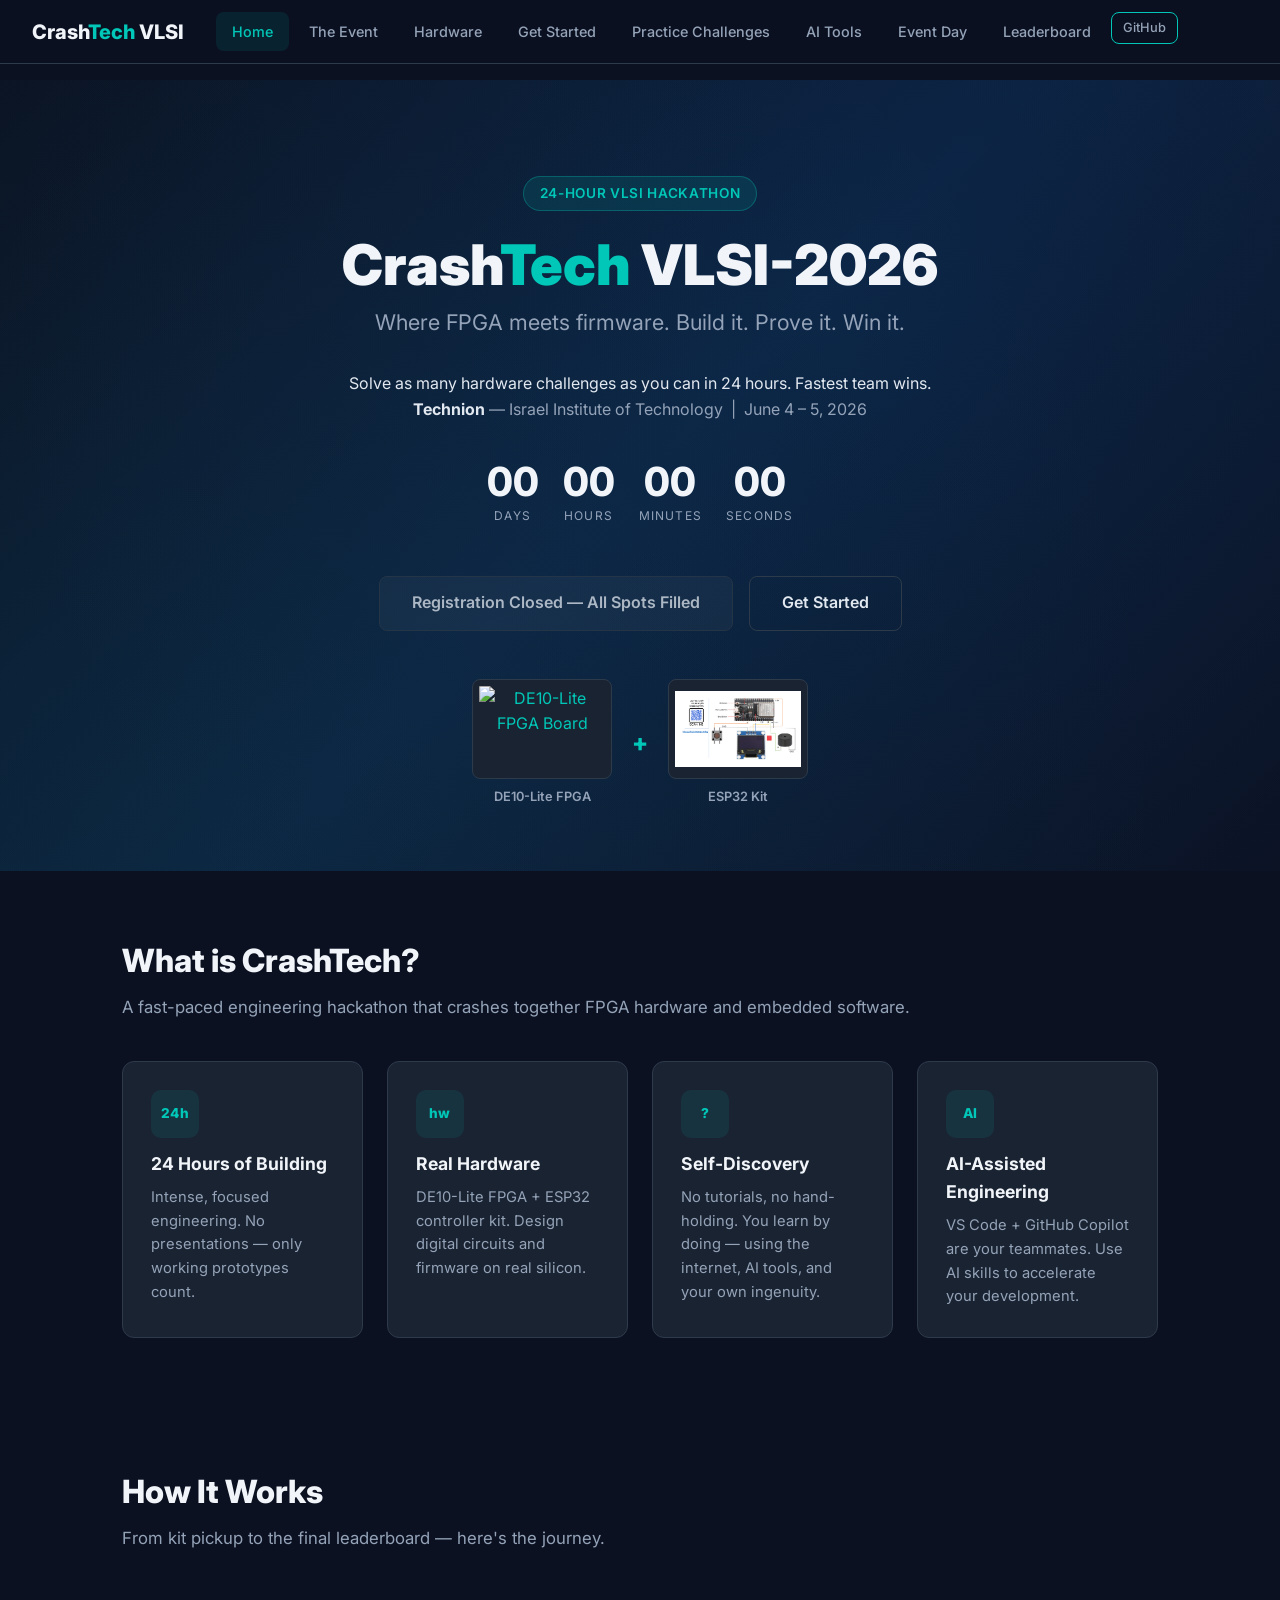
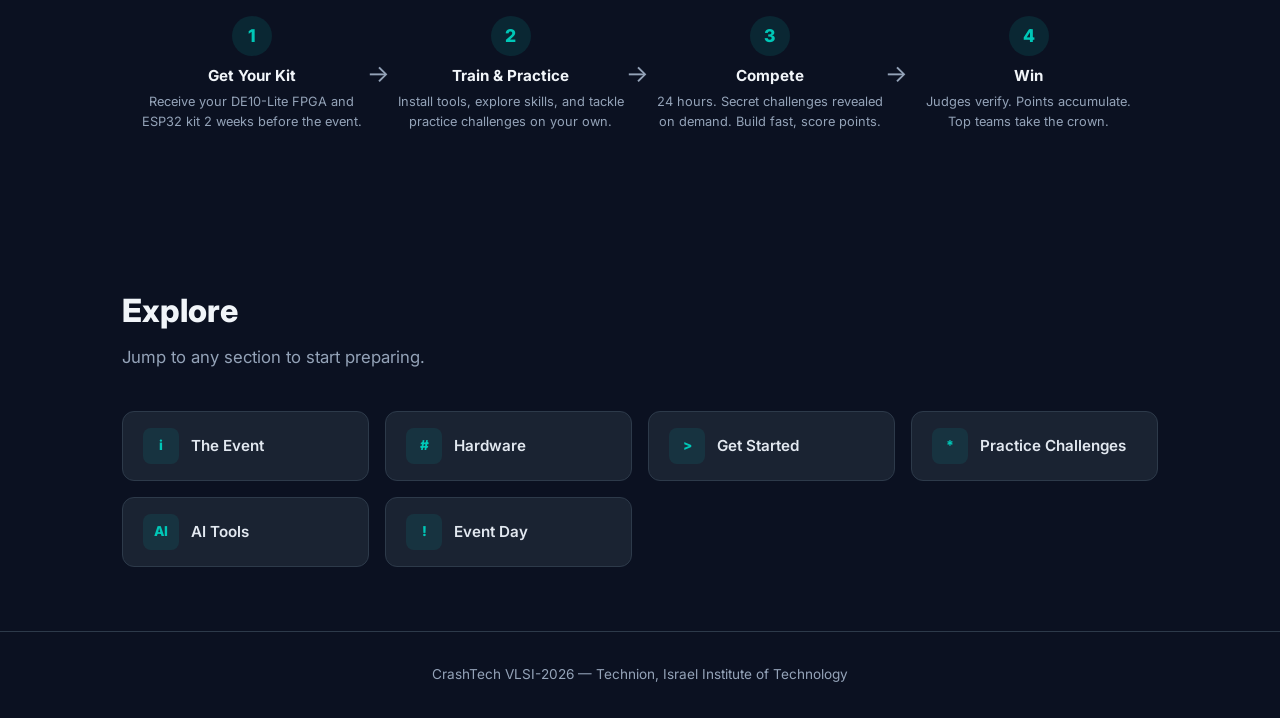
==== index.html @ 197b92ec "Initial commit" ====
﻿<!DOCTYPE html>
<html lang="en">
<head>
    <meta charset="UTF-8">
    <meta name="viewport" content="width=device-width, initial-scale=1.0">
    <title>CrashTech VLSI-2026 &mdash; Technion</title>
    <link rel="stylesheet" href="style.css">
    <link rel="preconnect" href="https://fonts.googleapis.com">
    <link href="https://fonts.googleapis.com/css2?family=Inter:wght@400;500;600;700;800;900&display=swap" rel="stylesheet">
</head>
<body>

<!-- ============ NAVBAR ============ -->
<nav class="navbar">
    <div class="navbar-brand">Crash<span>Tech</span> VLSI</div>
    <ul class="nav-tabs" id="navTabs">
        <li><a href="#home" class="active" data-page="home">Home</a></li>
        <li><a href="#event" data-page="event">The Event</a></li>
        <li><a href="#hardware" data-page="hardware">Hardware</a></li>
        <li><a href="#getstarted" data-page="getstarted">Get Started</a></li>
        <li><a href="#challenges" data-page="challenges">Practice Challenges</a></li>
        <li><a href="#aitools" data-page="aitools">AI Tools</a></li>
        <li><a href="#eventday" data-page="eventday">Event Day</a></li>
        <li><a href="#leaderboard" data-page="leaderboard">Leaderboard</a></li>
        <li><a href="https://github.com/avisalmon/TechCrash2026" target="_blank" rel="noopener" class="nav-github">GitHub</a></li>
    </ul>
    <button class="nav-toggle" id="navToggle" aria-label="Toggle navigation">&#9776;</button>
</nav>

<!-- ============ HOME ============ -->
<section class="page-section active" id="home">

    <!-- Hero -->
    <div class="hero">
        <div class="hero-content">
            <div class="hero-badge">24-Hour VLSI Hackathon</div>
            <h1>Crash<span class="highlight">Tech</span> VLSI-2026</h1>
            <p class="hero-sub">Where FPGA meets firmware. Build it. Prove it. Win it.</p>
            <p class="hero-tagline">Solve as many hardware challenges as you can in 24 hours. Fastest team wins.</p>
            <p class="hero-location"><strong>Technion</strong> &mdash; Israel Institute of Technology &nbsp;|&nbsp; June 4 &ndash; 5, 2026</p>

            <!-- Countdown -->
            <div class="countdown" id="countdown">
                <div class="countdown-item">
                    <span class="countdown-value" id="cd-days">--</span>
                    <span class="countdown-label">Days</span>
                </div>
                <div class="countdown-item">
                    <span class="countdown-value" id="cd-hours">--</span>
                    <span class="countdown-label">Hours</span>
                </div>
                <div class="countdown-item">
                    <span class="countdown-value" id="cd-minutes">--</span>
                    <span class="countdown-label">Minutes</span>
                </div>
                <div class="countdown-item">
                    <span class="countdown-value" id="cd-seconds">--</span>
                    <span class="countdown-label">Seconds</span>
                </div>
            </div>


            <!-- CTA -->
            <div class="cta-group">
                <span class="btn btn-primary btn-disabled">Registration Closed &mdash; All Spots Filled</span>
                <a href="#getstarted" class="btn btn-secondary" data-page="getstarted">Get Started</a>
            </div>

            <!-- Hardware Teaser -->
            <div class="hero-hw-teaser">
                <a href="#hardware" data-page="hardware" class="hero-hw-card">
                    <img src="https://www.terasic.com.tw/attachment/archive/1021/image/DE10-Lite_45.jpg" alt="DE10-Lite FPGA Board">
                    <span>DE10-Lite FPGA</span>
                </a>
                <span class="hero-hw-plus">+</span>
                <a href="#hardware" data-page="hardware" class="hero-hw-card">
                    <img src="images/esp32-kit.png" alt="ESP32 Controller Kit">
                    <span>ESP32 Kit</span>
                </a>
            </div>
        </div>
    </div>

    <!-- Philosophy -->
    <div class="section-block">
        <h2>What is CrashTech?</h2>
        <p class="subtitle">A fast-paced engineering hackathon that crashes together FPGA hardware and embedded software.</p>
        <div class="card-grid">
            <div class="card">
                <div class="card-icon" data-icon="24h"></div>
                <h3>24 Hours of Building</h3>
                <p>Intense, focused engineering. No presentations &mdash; only working prototypes count.</p>
            </div>
            <div class="card">
                <div class="card-icon" data-icon="hw"></div>
                <h3>Real Hardware</h3>
                <p>DE10-Lite FPGA + ESP32 controller kit. Design digital circuits and firmware on real silicon.</p>
            </div>
            <div class="card">
                <div class="card-icon" data-icon="?"></div>
                <h3>Self-Discovery</h3>
                <p>No tutorials, no hand-holding. You learn by doing &mdash; using the internet, AI tools, and your own ingenuity.</p>
            </div>
            <div class="card">
                <div class="card-icon" data-icon="AI"></div>
                <h3>AI-Assisted Engineering</h3>
                <p>VS Code + GitHub Copilot are your teammates. Use AI skills to accelerate your development.</p>
            </div>
        </div>
    </div>

    <!-- Event Flow -->
    <div class="section-block">
        <h2>How It Works</h2>
        <p class="subtitle">From kit pickup to the final leaderboard &mdash; here's the journey.</p>
        <div class="flow-steps">
            <div class="flow-step">
                <div class="flow-number">1</div>
                <h4>Get Your Kit</h4>
                <p>Receive your DE10-Lite FPGA and ESP32 kit 2 weeks before the event.</p>
            </div>
            <div class="flow-step">
                <div class="flow-number">2</div>
                <h4>Train &amp; Practice</h4>
                <p>Install tools, explore skills, and tackle practice challenges on your own.</p>
            </div>
            <div class="flow-step">
                <div class="flow-number">3</div>
                <h4>Compete</h4>
                <p>24 hours. Secret challenges revealed on demand. Build fast, score points.</p>
            </div>
            <div class="flow-step">
                <div class="flow-number">4</div>
                <h4>Win</h4>
                <p>Judges verify. Points accumulate. Top teams take the crown.</p>
            </div>
        </div>
    </div>

    <!-- Quick Links -->
    <div class="section-block">
        <h2>Explore</h2>
        <p class="subtitle">Jump to any section to start preparing.</p>
        <div class="quick-links">
            <a class="quick-link" href="#event" data-page="event">
                <span class="quick-link-icon" data-icon="i"></span>
                <span class="quick-link-label">The Event</span>
            </a>
            <a class="quick-link" href="#hardware" data-page="hardware">
                <span class="quick-link-icon" data-icon="#"></span>
                <span class="quick-link-label">Hardware</span>
            </a>
            <a class="quick-link" href="#getstarted" data-page="getstarted">
                <span class="quick-link-icon" data-icon="&gt;"></span>
                <span class="quick-link-label">Get Started</span>
            </a>
            <a class="quick-link" href="#challenges" data-page="challenges">
                <span class="quick-link-icon" data-icon="*"></span>
                <span class="quick-link-label">Practice Challenges</span>
            </a>
            <a class="quick-link" href="#aitools" data-page="aitools">
                <span class="quick-link-icon" data-icon="AI"></span>
                <span class="quick-link-label">AI Tools</span>
            </a>
            <a class="quick-link" href="#eventday" data-page="eventday">
                <span class="quick-link-icon" data-icon="!"></span>
                <span class="quick-link-label">Event Day</span>
            </a>
        </div>
    </div>

    <footer class="site-footer">
        CrashTech VLSI-2026 &mdash; Technion, Israel Institute of Technology
    </footer>
</section>

<!-- ============ THE EVENT ============ -->
<section class="page-section" id="event">

    <!-- Overview -->
    <div class="section-block">
        <h2>The Event</h2>
        <p class="subtitle">CrashTech VLSI-2026 is a 24-hour chip-design hackathon at the Technion. Teams combine FPGA hardware and ESP32 firmware to solve real engineering challenges &mdash; fast.</p>
    </div>

    <!-- Schedule -->
    <div class="section-block">
        <h2>Schedule</h2>
        <p class="subtitle">Two events leading up to the main hackathon.</p>
        <div class="card-grid">
            <div class="card">
                <div class="card-icon" data-icon="hw"></div>
                <h3>FPGA Installation Party</h3>
                <p><strong>May 13, 12:30 &ndash; 14:30</strong></p>
                <p>Get your DE10-Lite and ESP32 kit. Install Quartus, PlatformIO, and all development tools &mdash; together, on-site.</p>
            </div>
            <div class="card">
                <div class="card-icon" data-icon="AI"></div>
                <h3>Hands-on Co-Coding with AI</h3>
                <p><strong>May 26, 18:00 &ndash; 20:00</strong></p>
                <p>Live session: learn to use VS Code + GitHub Copilot for HDL and embedded firmware. Practice AI-assisted engineering workflows.</p>
            </div>
            <div class="card">
                <div class="card-icon" data-icon="24h"></div>
                <h3>Chip Design Hackathon</h3>
                <p><strong>June 4 (09:00) &ndash; June 5 (13:00)</strong></p>
                <p>The main event. 24 hours of secret challenges, real hardware, and intense building. Points accumulate &mdash; top teams win.</p>
            </div>
        </div>
    </div>

    <!-- How it Works -->
    <div class="section-block">
        <h2>How the Hackathon Works</h2>
        <div class="card-grid">
            <div class="card">
                <div class="card-icon" data-icon="?"></div>
                <h3>Secret Challenges</h3>
                <p>Challenges are not revealed in advance. On event day, teams request challenges one at a time from the pool.</p>
            </div>
            <div class="card">
                <div class="card-icon" data-icon="#"></div>
                <h3>Scoring</h3>
                <p><strong>Completion:</strong> pass/fail + time. <strong>Performance:</strong> measured metric + time. Many small challenges &mdash; accumulate points.</p>
            </div>
            <div class="card">
                <div class="card-icon" data-icon="?"></div>
                <h3>Self-Discovery</h3>
                <p>No tutorials, no live support, no hand-holding. Use the internet, AI tools, and your own ingenuity to solve challenges.</p>
            </div>
            <div class="card">
                <div class="card-icon" data-icon="i"></div>
                <h3>Judging</h3>
                <p>Judges validate completion and measure results. Contact judges only for validation &mdash; not for help.</p>
            </div>
        </div>
    </div>

    <footer class="site-footer">
        CrashTech VLSI-2026 &mdash; Technion, Israel Institute of Technology
    </footer>
</section>

<!-- ============ HARDWARE ============ -->
<section class="page-section" id="hardware">

    <!-- Header -->
    <div class="section-block">
        <h2>Your Hardware Kit</h2>
        <p class="subtitle">Every team receives a DE10-Lite FPGA board and an ESP32 controller kit &mdash; two weeks before the event. Real silicon, real engineering.</p>
    </div>

    <!-- DE10-Lite -->
    <div class="section-block hw-section">
        <div class="hw-layout">
            <div class="hw-image">
                <img src="https://www.terasic.com.tw/attachment/archive/1021/image/DE10-Lite_45.jpg" alt="DE10-Lite FPGA Board">
                <p class="hw-img-credit">Image: <a href="https://www.terasic.com.tw/cgi-bin/page/archive.pl?Language=English&No=1021" target="_blank" rel="noopener">Terasic DE10-Lite product page</a></p>
            </div>
            <div class="hw-info">
                <div class="hw-badge">FPGA Board</div>
                <h3>Intel DE10-Lite</h3>
                <p class="hw-desc">A powerful yet accessible FPGA development board built around the Intel MAX 10 device. Perfect for digital design &mdash; from simple LED control to complete CPUs.</p>

                <table class="spec-table">
                    <tr><td class="spec-label">FPGA</td><td>Intel MAX 10 (10M50DAF484C7G) &mdash; 50K logic elements</td></tr>
                    <tr><td class="spec-label">Clock</td><td>50 MHz onboard oscillator</td></tr>
                    <tr><td class="spec-label">Switches</td><td>10× slide switches (active-high)</td></tr>
                    <tr><td class="spec-label">Buttons</td><td>2× push-buttons (active-low, Schmitt trigger)</td></tr>
                    <tr><td class="spec-label">LEDs</td><td>10× red LEDs</td></tr>
                    <tr><td class="spec-label">7-Segment</td><td>6× displays (active-low, includes decimal point)</td></tr>
                    <tr><td class="spec-label">VGA</td><td>4-bit per channel (R, G, B) &mdash; 640×480 @ 60Hz</td></tr>
                    <tr><td class="spec-label">Arduino Header</td><td>16 I/O pins &mdash; connects to ESP32 and addon peripherals</td></tr>
                    <tr><td class="spec-label">GPIO</td><td>36 general-purpose I/O pins</td></tr>
                    <tr><td class="spec-label">ADC</td><td>6 analog channels (12-bit, onboard MAX 10 ADC)</td></tr>
                    <tr><td class="spec-label">SDRAM</td><td>64 MB (16-bit bus)</td></tr>
                    <tr><td class="spec-label">Accelerometer</td><td>Onboard ADXL345 via SPI</td></tr>
                    <tr><td class="spec-label">Programming</td><td>USB-Blaster via USB cable (JTAG)</td></tr>
                </table>

                <div class="hw-tools">
                    <h4>Development Tools</h4>
                    <ul>
                        <li><strong>Intel Quartus Prime Lite 17.1</strong> &mdash; FPGA design, compilation, and programming</li>
                        <li><strong>ModelSim-Altera</strong> &mdash; simulation and waveform analysis</li>
                        <li><strong>SystemVerilog / Verilog</strong> &mdash; hardware description language</li>
                    </ul>
                </div>
            </div>
        </div>
    </div>

    <!-- Divider -->
    <div class="section-block"><hr class="hw-divider"></div>

    <!-- ESP32 -->
    <div class="section-block hw-section">
        <div class="hw-layout hw-layout-reverse">
            <div class="hw-image">
                <a href="images/esp32-kit.png" target="_blank"><img src="images/esp32-kit.png" alt="ESP32 Controller Kit"></a>
            </div>
            <div class="hw-info">
                <div class="hw-badge">Controller Kit</div>
                <h3>ESP32 Controller Kit</h3>
                <p class="hw-desc">A breadboard-based kit built around the ESP32-WROOM-32 DevKit, featuring an OLED display, a push button, and a passive buzzer. Simple, hackable, and perfect for rapid prototyping.</p>

                <table class="spec-table">
                    <tr><td class="spec-label">MCU</td><td>ESP32-WROOM-32 (dual-core Xtensa LX6, 240 MHz)</td></tr>
                    <tr><td class="spec-label">Board</td><td>ESP32 DevKit V1, 30-pin</td></tr>
                    <tr><td class="spec-label">Flash</td><td>4 MB</td></tr>
                    <tr><td class="spec-label">WiFi</td><td>802.11 b/g/n (2.4 GHz)</td></tr>
                    <tr><td class="spec-label">Bluetooth</td><td>BLE 4.2 + Classic</td></tr>
                    <tr><td class="spec-label">Display</td><td>SSD1306 OLED 128×64 (I2C, address 0x3C)</td></tr>
                    <tr><td class="spec-label">Button</td><td>Push button on GPIO 4 (active LOW, internal pull-up)</td></tr>
                    <tr><td class="spec-label">Buzzer</td><td>Passive buzzer on GPIO 23 (PWM tone output)</td></tr>
                    <tr><td class="spec-label">I2C</td><td>SDA: GPIO 21, SCL: GPIO 22</td></tr>
                    <tr><td class="spec-label">Logic</td><td>3.3V logic, powered via USB 5V through onboard regulator</td></tr>
                    <tr><td class="spec-label">USB</td><td>Micro-USB for programming and power</td></tr>
                </table>

                <div class="hw-tools">
                    <h4>Development Tools</h4>
                    <ul>
                        <li><strong>VS Code + PlatformIO</strong> &mdash; build, flash, and debug</li>
                        <li><strong>Arduino framework</strong> &mdash; familiar C/C++ programming model</li>
                        <li><strong>GitHub Copilot</strong> &mdash; AI-assisted firmware development</li>
                    </ul>
                </div>
            </div>
        </div>
    </div>

    <!-- How They Connect -->
    <div class="section-block">
        <h2>How They Connect</h2>
        <p class="subtitle">The two boards communicate through wired interfaces &mdash; this is the core engineering challenge.</p>
        <div class="card-grid">
            <div class="card">
                <div class="card-icon" data-icon="TX"></div>
                <h3>UART (Serial)</h3>
                <p>TX/RX serial communication. Simple, proven, bidirectional. Connect FPGA GPIO pins to ESP32 UART pins.</p>
            </div>
            <div class="card">
                <div class="card-icon" data-icon="SPI"></div>
                <h3>SPI</h3>
                <p>High-speed synchronous bus. FPGA as master or slave, ESP32 on the other end. Great for fast data transfer.</p>
            </div>
            <div class="card">
                <div class="card-icon" data-icon="I2C"></div>
                <h3>I2C</h3>
                <p>Two-wire bus with addressing. Good for multi-device setups and sensor-like data exchange.</p>
            </div>
            <div class="card">
                <div class="card-icon" data-icon="IO"></div>
                <h3>GPIO Direct</h3>
                <p>Simple parallel wires &mdash; bit-bang your own protocol. Maximum flexibility, minimum abstraction.</p>
            </div>
        </div>
    </div>

    <!-- What You Receive -->
    <div class="section-block">
        <h2>What You Receive</h2>
        <p class="subtitle">Each team gets the following kit, 2 weeks before the event.</p>
        <div class="kit-checklist">
            <div class="kit-item"> DE10-Lite FPGA board</div>
            <div class="kit-item"> ESP32 controller kit with LCD</div>
            <div class="kit-item"> USB cables for both boards</div>
            <div class="kit-item"> Jumper wires for FPGA ↔ ESP32 connection</div>
            <div class="kit-item"> Breadboard</div>
            <div class="kit-item"> VGA monitor and cable &mdash; bring your own or use lab equipment</div>
        </div>
    </div>

    <footer class="site-footer">
        CrashTech VLSI-2026 &mdash; Technion, Israel Institute of Technology
    </footer>
</section>

<!-- ============ GET STARTED ============ -->
<section class="page-section" id="getstarted">

    <!-- Header -->
    <div class="section-block">
        <h2>Get Started</h2>
        <p class="subtitle">Everything you need to go from unboxing to building. Follow the steps, explore on your own, and ask your AI copilot for help.</p>
    </div>

    <!-- Checklist -->
    <div class="section-block">
        <h3 class="section-heading">Your Setup Checklist</h3>
        <p class="subtitle">Complete these steps in order. Each one builds on the previous.</p>

        <div class="steps-list">

            <!-- Step 1 -->
            <div class="step-card">
                <div class="step-number">1</div>
                <div class="step-content">
                    <h4>Pick Up Your Hardware Kit</h4>
                    <p>Collect your DE10-Lite FPGA board and ESP32 controller kit (with OLED, button, and buzzer). Check that you have USB cables, jumper wires, and a breadboard.</p>
                </div>
            </div>

            <!-- Step 2 -->
            <div class="step-card">
                <div class="step-number">2</div>
                <div class="step-content">
                    <h4>Install Quartus Prime Lite 17.1 (FPGA)</h4>
                    <p>Download and install Intel Quartus Prime Lite 17.1 with ModelSim and MAX 10 device support. Install the USB-Blaster driver so you can program the DE10-Lite.</p>
                    <div class="step-details">
                        <ul>
                            <li>Download: <a href="https://www.intel.com/content/www/us/en/software-kit/669444/intel-quartus-prime-lite-edition-design-software-version-17-1-for-windows.html" target="_blank" rel="noopener">Quartus Prime Lite 17.1 for Windows</a></li>
                            <li>Select: Quartus + ModelSim + MAX 10 device support</li>
                            <li>Install to: <code>C:\intelFPGA_lite\17.1\</code></li>
                            <li>USB-Blaster driver: <code>C:\intelFPGA_lite\17.1\quartus\drivers\usb-blaster</code></li>
                        </ul>
                        <p class="step-tip">See the full guide in the <strong>de10lite-board-and-build</strong> skill</p>
                    </div>
                </div>
            </div>

            <!-- Step 3 -->
            <div class="step-card">
                <div class="step-number">3</div>
                <div class="step-content">
                    <h4>Install VS Code + PlatformIO (ESP32)</h4>
                    <p>Install Visual Studio Code, then add the PlatformIO extension. PlatformIO automatically downloads the ESP32 toolchain, compiler, and flasher.</p>
                    <div class="step-details">
                        <ul>
                            <li>Download VS Code: <a href="https://code.visualstudio.com/download" target="_blank" rel="noopener">code.visualstudio.com</a></li>
                            <li>Install extension: search "PlatformIO IDE" in Extensions</li>
                            <li>Install USB driver: CP2102 or CH340 (check Device Manager)</li>
                        </ul>
                        <p class="step-tip">See the full guide in the <strong>esp32-firmware</strong> skill</p>
                    </div>
                </div>
            </div>

            <!-- Step 4 -->
            <div class="step-card">
                <div class="step-number">4</div>
                <div class="step-content">
                    <h4>Set Up GitHub Copilot</h4>
                    <p>GitHub Copilot is your AI engineering teammate. Install the extension in VS Code and sign in with your GitHub account. Use it for SystemVerilog, C/C++, and everything in between.</p>
                    <div class="step-details">
                        <ul>
                            <li>Install: search "GitHub Copilot" in VS Code Extensions</li>
                            <li>Sign in with your GitHub account</li>
                            <li>Free for students: <a href="https://education.github.com/pack" target="_blank" rel="noopener">GitHub Student Developer Pack</a></li>
                        </ul>
                    </div>
                </div>
            </div>

            <!-- Step 5 -->
            <div class="step-card">
                <div class="step-number">5</div>
                <div class="step-content">
                    <h4>Test Your FPGA &mdash; LED Smoke Test</h4>
                    <p>Create a minimal Quartus project that maps the 10 slide switches to the 10 LEDs. Compile, program the board, and flip switches. LEDs light up = your FPGA toolchain works.</p>
                    <div class="step-details">
                        <p class="step-tip">See the step-by-step project files in the <strong>de10lite-board-and-build</strong> skill → "Quick Smoke Test"</p>
                    </div>
                </div>
            </div>

            <!-- Step 6 -->
            <div class="step-card">
                <div class="step-number">6</div>
                <div class="step-content">
                    <h4>Test Your ESP32 &mdash; OLED + Button + Buzzer</h4>
                    <p>Create a PlatformIO project that displays "CrashTech" on the OLED, detects button presses, and beeps the buzzer. Build, flash, and verify all three peripherals work.</p>
                    <div class="step-details">
                        <p class="step-tip">See the complete smoke test code in the <strong>esp32-firmware</strong> skill → "Smoke Test"</p>
                    </div>
                </div>
            </div>

            <!-- Step 7 -->
            <div class="step-card">
                <div class="step-number">7</div>
                <div class="step-content">
                    <h4>Connect FPGA ↔ ESP32</h4>
                    <p>Wire the two boards together using jumper cables (UART, SPI, I2C, or direct GPIO). Send data from one to the other. This is the core skill for every challenge.</p>
                    <div class="step-details">
                        <p class="step-tip">Tip: Start simple: UART TX from FPGA GPIO → ESP32 RX pin. One wire + ground.</p>
                    </div>
                </div>
            </div>

            <!-- Step 8 -->
            <div class="step-card">
                <div class="step-number">8</div>
                <div class="step-content">
                    <h4>Try a Practice Challenge</h4>
                    <p>Head to the <a href="#challenges" data-page="challenges">Practice Challenges</a> tab and take on the Internet Clock, Retro Arcade, or Volt Meter. No solutions provided &mdash; figure it out.</p>
                </div>
            </div>

        </div>
    </div>

    <!-- Skills Downloads -->
    <div class="section-block">
        <h3 class="section-heading">Download Skills</h3>
        <p class="subtitle">Copilot Skills are knowledge packs that supercharge GitHub Copilot for specific tasks. Download and use them in VS Code.</p>

        <div class="card-grid">
            <div class="card">
                <div class="card-icon" data-icon="FPGA"></div>
                <h3>DE10-Lite Board &amp; Build</h3>
                <p>Board overview, pin mapping, Quartus build flow, programming, simulation, design patterns, IP blocks.</p>
                <a href="skills/de10lite-board-and-build/SKILL.md" target="_blank" class="card-link">Download Skill →</a>
            </div>
            <div class="card">
                <div class="card-icon" data-icon="VGA"></div>
                <h3>DE10-Lite VGA Graphics</h3>
                <p>VGA 640×480 display, sprite engine, text screen, priority compositing, frame sync.</p>
                <a href="skills/de10lite-vga-graphics/SKILL.md" target="_blank" class="card-link">Download Skill →</a>
            </div>
            <div class="card">
                <div class="card-icon" data-icon="ADC"></div>
                <h3>DE10-Lite Addon Peripherals</h3>
                <p>ADC joystick, buttons, wheel potentiometer, LCD screen via Arduino header.</p>
                <a href="skills/de10lite-addon-peripherals/SKILL.md" target="_blank" class="card-link">Download Skill →</a>
            </div>
            <div class="card">
                <div class="card-icon" data-icon="ESP"></div>
                <h3>ESP32 Firmware</h3>
                <p>PlatformIO setup, OLED display, button input, buzzer, WiFi, I2C, build &amp; flash workflow.</p>
                <a href="skills/esp32-firmware/SKILL.md" target="_blank" class="card-link">Download Skill →</a>
            </div>
            <div class="card">
                <div class="card-icon" data-icon="PCB"></div>
                <h3>KiCad Board Design</h3>
                <p>PCB design from schematic to Gerber production files. Bonus skill for custom hardware.</p>
                <a href="skills/kicad-board-design/SKILL.md" target="_blank" class="card-link">Download Skill →</a>
            </div>
        </div>
    </div>

    <!-- External Resources -->
    <div class="section-block">
        <h3 class="section-heading">External Resources</h3>
        <p class="subtitle">Datasheets, vendor docs, and references. Self-discovery starts here.</p>

        <div class="card-grid">
            <div class="card">
                <div class="card-icon" data-icon="DOC"></div>
                <h3>DE10-Lite User Manual</h3>
                <p>Official Terasic documentation &mdash; pinout, schematics, and board reference.</p>
                <a href="https://www.terasic.com.tw/cgi-bin/page/archive.pl?Language=English&No=1021" target="_blank" rel="noopener" class="card-link">Terasic Product Page →</a>
            </div>
            <div class="card">
                <div class="card-icon" data-icon="DOC"></div>
                <h3>ESP32-WROOM-32 Datasheet</h3>
                <p>Espressif official datasheet &mdash; pinout, electrical specs, peripherals.</p>
                <a href="https://www.espressif.com/en/products/modules/esp32" target="_blank" rel="noopener" class="card-link">Espressif ESP32 →</a>
            </div>
            <div class="card">
                <div class="card-icon" data-icon="DOC"></div>
                <h3>SSD1306 OLED Datasheet</h3>
                <p>Display controller reference &mdash; I2C commands, initialization, pixel addressing.</p>
                <a href="https://cdn-shop.adafruit.com/datasheets/SSD1306.pdf" target="_blank" rel="noopener" class="card-link">Datasheet PDF →</a>
            </div>
            <div class="card">
                <div class="card-icon" data-icon="DOC"></div>
                <h3>PlatformIO Docs</h3>
                <p>Official PlatformIO documentation &mdash; project config, libraries, boards.</p>
                <a href="https://docs.platformio.org/en/latest/" target="_blank" rel="noopener" class="card-link">PlatformIO Docs →</a>
            </div>
        </div>
    </div>

    <!-- Self-Discovery Reminder -->
    <div class="section-block" style="text-align: center; padding-bottom: 4rem;">
        <div style="max-width: 600px; margin: 0 auto; background: var(--bg-card); border: 1px solid var(--border); border-radius: var(--radius); padding: 2rem;">
            <div style="font-size: 3rem; margin-bottom: 0.5rem;">&#x2731;</div>
            <h3 style="color: var(--accent); margin-bottom: 0.5rem;">Self-Discovery Mode</h3>
            <p style="color: var(--text-muted);">There are no tutorials, no instructors, and no support desk. You have the hardware, the tools, the skills, the internet, and AI. That's all you need. Figure it out &mdash; that's the game.</p>
        </div>
    </div>

    <footer class="site-footer">
        CrashTech VLSI-2026 &mdash; Technion, Israel Institute of Technology
    </footer>
</section>

<!-- ============ PRACTICE CHALLENGES ============ -->
<section class="page-section" id="challenges">

    <!-- Header -->
    <div class="section-block">
        <h2>Practice Challenges</h2>
        <p class="subtitle">Three open challenges to sharpen your skills before the event. No solutions provided &mdash; self-discovery applies here too. Pick one, wire up your boards, and build it.</p>
    </div>

    <!-- How It Works -->
    <div class="section-block">
        <h3 class="section-heading">How Scoring Works</h3>
        <p class="subtitle">Every challenge uses <strong>Completion + Time</strong> scoring. You earn points for meeting each requirement, plus a speed bonus for finishing faster.</p>
        <div class="scoring-breakdown">
            <div class="scoring-item">
                <div class="scoring-icon" data-icon="ok"></div>
                <div>
                    <strong>Completion Points</strong>
                    <p>Each requirement met = points. Meet all requirements for full marks.</p>
                </div>
            </div>
            <div class="scoring-item">
                <div class="scoring-icon" data-icon=">>"></div>
                <div>
                    <strong>Speed Bonus</strong>
                    <p>Faster completion = higher bonus. First team done gets maximum time bonus.</p>
                </div>
            </div>
            <div class="scoring-item">
                <div class="scoring-icon" data-icon="++"></div>
                <div>
                    <strong>Creativity Bonus</strong>
                    <p>Some challenges award extra points for creative solutions and polish.</p>
                </div>
            </div>
        </div>
    </div>

    <!-- Challenge 1: Internet Clock -->
    <div class="section-block">
        <div class="challenge-card">
            <div class="challenge-header">
                <div class="challenge-badge badge-medium">Medium</div>
                <h3 class="challenge-title">Internet Clock</h3>
                <p class="challenge-subtitle">ESP32 + FPGA + WiFi &mdash; real-time clock on seven-segment displays</p>
            </div>
            <div class="challenge-body">
                <p>Build a real-time clock powered by the internet. The ESP32 connects to a public time API over WiFi, retrieves the current time, and continuously transmits it to the DE10-Lite FPGA. The FPGA displays the live hours, minutes, and seconds on its six seven-segment displays.</p>

                <div class="challenge-requirements">
                    <h4>Requirements</h4>
                    <ul>
                        <li>ESP32 fetches the current time from a web API (e.g., WorldTimeAPI, NTP server)</li>
                        <li>ESP32 transmits time data to the FPGA over a wired interface (UART, SPI, or I2C via GPIO/Arduino header)</li>
                        <li>FPGA displays the time on HEX5-HEX0 in <code>HH.MM.SS</code> format</li>
                        <li>Clock updates in real time (at least once per second)</li>
                        <li>System works autonomously after power-on (no PC required after programming)</li>
                    </ul>
                </div>

                <div class="challenge-skills">
                    <h4>What You'll Learn</h4>
                    <div class="skill-tags">
                        <span class="skill-tag">FPGA ↔ ESP32 Communication</span>
                        <span class="skill-tag">WiFi &amp; HTTP/NTP</span>
                        <span class="skill-tag">Serial Data on FPGA</span>
                        <span class="skill-tag">Seven-Segment Driving</span>
                    </div>
                </div>
            </div>
        </div>
    </div>

    <!-- Challenge 2: Retro Arcade -->
    <div class="section-block">
        <div class="challenge-card">
            <div class="challenge-header">
                <div class="challenge-badge badge-hard">Hard</div>
                <h3 class="challenge-title">Retro Arcade</h3>
                <p class="challenge-subtitle">FPGA Controls → ESP32 Game Engine &mdash; play on the OLED screen</p>
            </div>
            <div class="challenge-body">
                <p>Create a playable retro-style game that runs on the ESP32 kit's OLED screen, where the game controls (movement, actions) come from the DE10-Lite FPGA's buttons and switches. The FPGA reads the physical inputs and sends control commands to the ESP32, which renders the game.</p>

                <div class="challenge-requirements">
                    <h4>Requirements</h4>
                    <ul>
                        <li>Game runs on the ESP32 kit's OLED screen (any retro game: Pong, Snake, Breakout, Space Invaders, etc.)</li>
                        <li>Player controls are physically on the FPGA: buttons (KEY[0], KEY[1]), switches, or addon joystick</li>
                        <li>FPGA reads inputs and transmits control commands to ESP32 over a wired interface</li>
                        <li>Game must be playable &mdash; responsive controls, visible graphics, win/lose condition</li>
                        <li>Bonus points for creativity, polish, and fun factor</li>
                    </ul>
                </div>

                <div class="challenge-skills">
                    <h4>What You'll Learn</h4>
                    <div class="skill-tags">
                        <span class="skill-tag">FPGA → ESP32 Communication</span>
                        <span class="skill-tag">Button &amp; Switch Input</span>
                        <span class="skill-tag">Game Loop &amp; Graphics</span>
                        <span class="skill-tag">Real-Time Input Handling</span>
                    </div>
                </div>
            </div>
        </div>
    </div>

    <!-- Challenge 3: Volt Meter -->
    <div class="section-block">
        <div class="challenge-card">
            <div class="challenge-header">
                <div class="challenge-badge badge-medium">Medium</div>
                <h3 class="challenge-title">Volt Meter</h3>
                <p class="challenge-subtitle">FPGA ADC → ESP32 Display &mdash; measure and show real voltage</p>
            </div>
            <div class="challenge-body">
                <p>Turn your hardware kit into a digital volt meter. The DE10-Lite FPGA uses its onboard ADC to probe an external voltage source (e.g., a battery, a potentiometer divider, or a power supply output). It measures the voltage and sends the reading to the ESP32, which displays the voltage value on its OLED screen.</p>

                <div class="challenge-requirements">
                    <h4>Requirements</h4>
                    <ul>
                        <li>FPGA reads voltage through its onboard ADC (MAX 10 ADC, channels available via GPIO/Arduino header)</li>
                        <li>Measured voltage is transmitted from FPGA to ESP32 over a wired interface</li>
                        <li>ESP32 displays the voltage on its OLED screen (e.g., "3.27 V") with at least 2 decimal places</li>
                        <li>Display updates in real time (at least 2 updates per second)</li>
                        <li>Measurement range: 0-3.3 V (the ADC reference voltage)</li>
                    </ul>
                </div>

                <div class="challenge-safety">
                    <h4>Safety</h4>
                    <p>Do <strong>NOT</strong> connect voltages above 3.3 V to the ADC input. Doing so will permanently damage the FPGA.</p>
                </div>

                <div class="challenge-skills">
                    <h4>What You'll Learn</h4>
                    <div class="skill-tags">
                        <span class="skill-tag">MAX 10 Onboard ADC</span>
                        <span class="skill-tag">Analog Measurement</span>
                        <span class="skill-tag">FPGA → ESP32 Data TX</span>
                        <span class="skill-tag">Formatted Numeric Display</span>
                    </div>
                </div>
            </div>
        </div>
    </div>

    <!-- Self-Discovery Reminder -->
    <div class="section-block" style="text-align: center; padding-bottom: 4rem;">
        <div style="max-width: 600px; margin: 0 auto; background: var(--bg-card); border: 1px solid var(--border); border-radius: var(--radius); padding: 2rem;">
            <div style="font-size: 3rem; margin-bottom: 0.5rem;">&#x2731;</div>
            <h3 style="color: var(--accent); margin-bottom: 0.5rem;">No Solutions Provided</h3>
            <p style="color: var(--text-muted);">These challenges are open-ended by design. You have the requirements, the hardware, the skills, and AI. Explore, experiment, break things, and figure it out. That's how engineers learn.</p>
        </div>
    </div>

    <footer class="site-footer">
        CrashTech VLSI-2026 &mdash; Technion, Israel Institute of Technology
    </footer>
</section>

<!-- ============ AI TOOLS ============ -->
<section class="page-section" id="aitools">

    <!-- Header -->
    <div class="section-block">
        <h2>AI Tools</h2>
        <p class="subtitle">In CrashTech, AI isn't a shortcut &mdash; it's a core tool. You're expected to use it. The best teams will be the ones who learn to work <em>with</em> AI the fastest. Here's your toolkit.</p>

        <div class="info-box warning">
            <strong>&#x26a0;&#xfe0f; Copilot License Note:</strong> GitHub has recently reduced free Copilot access for student accounts (as of March 2026). We are working with Microsoft to secure full Copilot access for all hackathon participants during the event. Details will be updated here.
        </div>
    </div>

    <!-- Why AI -->
    <div class="section-block">
        <h3 class="section-heading">Why AI in a Hardware Hackathon?</h3>
        <div class="ai-why-grid">
            <div class="ai-why-card">
                <div class="ai-why-icon" data-icon=">>"></div>
                <h4>Speed</h4>
                <p>Generate boilerplate SystemVerilog modules, pin assignments, and C firmware in seconds instead of hours. More time building, less time typing.</p>
            </div>
            <div class="ai-why-card">
                <div class="ai-why-icon" data-icon="?"></div>
                <h4>Exploration</h4>
                <p>Don't know how UART works? Ask Copilot to explain it and generate an example. AI lets you explore unfamiliar territory fast.</p>
            </div>
            <div class="ai-why-card">
                <div class="ai-why-icon" data-icon="x"></div>
                <h4>Debugging</h4>
                <p>Paste a compile error or a timing waveform description &mdash; Copilot can help you reason through it and suggest fixes.</p>
            </div>
            <div class="ai-why-card">
                <div class="ai-why-icon" data-icon="++"></div>
                <h4>Learning</h4>
                <p>No tutorials, no instructors. AI is your on-demand teacher. Ask it anything &mdash; from Quartus project setup to SPI protocol details.</p>
            </div>
        </div>
    </div>

    <!-- VS Code -->
    <div class="section-block">
        <h3 class="section-heading">Visual Studio Code</h3>
        <p class="subtitle">Your main development environment for both FPGA and ESP32 work.</p>

        <div class="ai-feature-list">
            <div class="ai-feature">
                <div class="ai-feature-icon" data-icon=">"></div>
                <div>
                    <strong>Multi-Language Editor</strong>
                    <p>SystemVerilog for FPGA, C/C++ for ESP32, Python for scripts &mdash; all in one editor with syntax highlighting and IntelliSense.</p>
                </div>
            </div>
            <div class="ai-feature">
                <div class="ai-feature-icon" data-icon=">"></div>
                <div>
                    <strong>PlatformIO Extension</strong>
                    <p>Build, flash, and monitor your ESP32 directly from VS Code. No command line needed.</p>
                </div>
            </div>
            <div class="ai-feature">
                <div class="ai-feature-icon" data-icon=">"></div>
                <div>
                    <strong>Integrated Terminal</strong>
                    <p>Run Quartus commands, serial monitors, and git &mdash; all without leaving the editor.</p>
                </div>
            </div>
            <div class="ai-feature">
                <div class="ai-feature-icon" data-icon=">"></div>
                <div>
                    <strong>Git Built-In</strong>
                    <p>Version control your project from day one. Commit often, branch freely, never lose work.</p>
                </div>
            </div>
        </div>

        <div class="ai-install-box">
            <strong>Install:</strong> <a href="https://code.visualstudio.com/download" target="_blank" rel="noopener">code.visualstudio.com</a> &mdash; free, all platforms.
        </div>
    </div>

    <!-- GitHub Copilot -->
    <div class="section-block">
        <h3 class="section-heading">GitHub Copilot</h3>
        <p class="subtitle">Your AI pair programmer, built into VS Code.</p>

        <div class="ai-copilot-hero">
            <div class="ai-copilot-modes">
                <div class="ai-mode-card">
                    <h4>Copilot Chat</h4>
                    <p>Open the chat panel (<code>Ctrl+Shift+I</code>) and ask anything: "How do I create a UART receiver in SystemVerilog?", "Explain this error", "Generate a PlatformIO project for ESP32 with OLED".</p>
                </div>
                <div class="ai-mode-card">
                    <h4>Inline Completions</h4>
                    <p>Start typing code and Copilot suggests the rest. Write a comment describing what you want, press Tab, and watch it appear. Works with SystemVerilog, C, C++, and more.</p>
                </div>
                <div class="ai-mode-card">
                    <h4>Copilot Edits</h4>
                    <p>Select code, press <code>Ctrl+I</code>, and tell Copilot what to change: "Add a reset signal", "Convert this to a state machine", "Fix the timing". It edits your code in-place.</p>
                </div>
                <div class="ai-mode-card">
                    <h4>Agent Mode</h4>
                    <p>Give Copilot a high-level goal and let it work autonomously &mdash; it can read files, run terminal commands, search your codebase, and iterate until the task is done.</p>
                </div>
            </div>
        </div>

        <div class="ai-pro-tips">
            <h4>Pro Tips for Effective Use</h4>
            <ul>
                <li><strong>Be specific:</strong> "Generate a SystemVerilog module that receives UART at 115200 baud on GPIO pin 12 and outputs 8-bit data" → better results than "make a UART".</li>
                <li><strong>Provide context:</strong> Open relevant files in your editor. Copilot reads your open tabs to understand your project.</li>
                <li><strong>Iterate:</strong> First answer not perfect? Say "make it synchronous" or "add error handling". Copilot refines.</li>
                <li><strong>Attach files:</strong> In Chat, use <code>@workspace</code> to let Copilot search your entire project, or drag files into the chat.</li>
                <li><strong>Ask it to explain:</strong> Don't just generate &mdash; ask "explain this code line by line" to actually learn.</li>
            </ul>
        </div>

        <div class="ai-install-box">
            <strong>Install:</strong> Search "GitHub Copilot" in VS Code Extensions → Install → Sign in with GitHub.
        </div>
    </div>

    <!-- Copilot Skills -->
    <div class="section-block">
        <h3 class="section-heading">Copilot Skills</h3>
        <p class="subtitle">Skills are downloadable knowledge packs that supercharge Copilot for specific hardware tasks. They teach Copilot about your exact boards, pinouts, and workflows.</p>

        <div class="ai-skills-explain">
            <div class="ai-skills-what">
                <h4>What Are Skills?</h4>
                <p>A Copilot Skill is a Markdown file (<code>SKILL.md</code>) containing structured domain knowledge -- pin mappings, code patterns, build commands, and design recipes. When placed in your workspace, Copilot reads it and becomes an expert on that topic.</p>
            </div>
            <div class="ai-skills-how">
                <h4>How to Use Them</h4>
                <ol>
                    <li>Download the <code>SKILL.md</code> file from the links below</li>
                    <li>Place it in your VS Code workspace (e.g., in a <code>skills/</code> folder or <code>.github/copilot/</code>)</li>
                    <li>Open Copilot Chat and ask questions &mdash; Copilot automatically uses the skill as context</li>
                    <li>Example: "Using the de10lite-board-and-build skill, create a new Quartus project with LED output"</li>
                </ol>
            </div>
        </div>

        <h4 class="ai-skills-available-title">Available Skills for CrashTech</h4>
        <div class="card-grid">
            <div class="card">
                <div class="card-icon" data-icon="FPGA"></div>
                <h3>DE10-Lite Board &amp; Build</h3>
                <p>Board overview, pin mapping, Quartus build flow, programming, simulation, design patterns, IP blocks.</p>
                <a href="skills/de10lite-board-and-build/SKILL.md" target="_blank" class="card-link">Download Skill →</a>
            </div>
            <div class="card">
                <div class="card-icon" data-icon="VGA"></div>
                <h3>DE10-Lite VGA Graphics</h3>
                <p>VGA 640×480 display, sprite engine, text screen, priority compositing, frame sync.</p>
                <a href="skills/de10lite-vga-graphics/SKILL.md" target="_blank" class="card-link">Download Skill →</a>
            </div>
            <div class="card">
                <div class="card-icon" data-icon="ADC"></div>
                <h3>DE10-Lite Addon Peripherals</h3>
                <p>ADC joystick, buttons, wheel potentiometer, LCD screen via Arduino header.</p>
                <a href="skills/de10lite-addon-peripherals/SKILL.md" target="_blank" class="card-link">Download Skill →</a>
            </div>
            <div class="card">
                <div class="card-icon" data-icon="ESP"></div>
                <h3>ESP32 Firmware</h3>
                <p>PlatformIO setup, OLED display, button input, buzzer, WiFi, I2C, build &amp; flash workflow.</p>
                <a href="skills/esp32-firmware/SKILL.md" target="_blank" class="card-link">Download Skill →</a>
            </div>
            <div class="card">
                <div class="card-icon" data-icon="PCB"></div>
                <h3>KiCad Board Design</h3>
                <p>PCB design from schematic to Gerber production files. Bonus skill for custom hardware.</p>
                <a href="skills/kicad-board-design/SKILL.md" target="_blank" class="card-link">Download Skill →</a>
            </div>
        </div>
    </div>

    <!-- Free Access for Students -->
    <div class="section-block">
        <h3 class="section-heading">Free Access for Students</h3>
        <p class="subtitle">GitHub Copilot is free for verified students. Here's how to get it.</p>

        <div class="steps-list">
            <div class="step-card">
                <div class="step-number">1</div>
                <div class="step-content">
                    <h4>GitHub Student Developer Pack</h4>
                    <p>Apply at <a href="https://education.github.com/pack" target="_blank" rel="noopener">education.github.com/pack</a> using your university email. You'll get GitHub Copilot, GitHub Pro, and 50+ other developer tools &mdash; all free.</p>
                </div>
            </div>
            <div class="step-card">
                <div class="step-number">2</div>
                <div class="step-content">
                    <h4>Technion Students &mdash; Check for Credits</h4>
                    <p>The Technion may offer GitHub or cloud credits through academic programs. Check with your faculty, the CS department, or the Technion IT services for any available student benefits or Azure/GitHub credits.</p>
                </div>
            </div>
            <div class="step-card">
                <div class="step-number">3</div>
                <div class="step-content">
                    <h4>Sign In to VS Code</h4>
                    <p>Once approved, open VS Code → click the Accounts icon (bottom-left) → Sign in with GitHub. Copilot activates automatically.</p>
                </div>
            </div>
        </div>
    </div>

    <!-- AI is Expected -->
    <div class="section-block" style="text-align: center; padding-bottom: 4rem;">
        <div style="max-width: 640px; margin: 0 auto; background: var(--bg-card); border: 1px solid var(--border); border-radius: var(--radius); padding: 2rem;">
            <div style="font-size: 3rem; margin-bottom: 0.5rem;">&#x2731;</div>
            <h3 style="color: var(--accent); margin-bottom: 0.5rem;">AI Is Expected, Not Optional</h3>
            <p style="color: var(--text-muted);">Using AI tools is not just allowed in CrashTech &mdash; it's encouraged and expected. The challenges are designed to be solved faster with AI assistance. The teams that learn to collaborate with Copilot effectively will have a serious edge. Embrace it.</p>
        </div>
    </div>

    <footer class="site-footer">
        CrashTech VLSI-2026 &mdash; Technion, Israel Institute of Technology
    </footer>
</section>

<!-- ============ EVENT DAY ============ -->
<section class="page-section" id="eventday">
    <div class="placeholder">
        <div class="placeholder-icon" data-icon="!"></div>
        <h2>Event Day</h2>
        <p>Competition hub &mdash; challenges, scoring, and real-time updates. Active only during the 24-hour event.</p>
    </div>
</section>

<!-- ============ LEADERBOARD ============ -->
<section class="page-section" id="leaderboard">
    <div class="placeholder">
        <div class="placeholder-icon" data-icon="#"></div>
        <h2>Leaderboard</h2>
        <p>Real-time team standings and points breakdown. Live during the event.</p>
    </div>
</section>

<!-- ============ REGISTER (closed) ============ -->
<section class="page-section" id="register">
    <div class="placeholder">
        <div class="placeholder-icon" data-icon="+"></div>
        <h2>Registration Closed</h2>
        <p>All spots are filled. Thanks for the overwhelming interest &mdash; see you at CrashTech VLSI-2026.</p>
    </div>
</section>

<script src="app.js"></script>
</body>
</html>
---- style.css ----
/* ======================================
   CrashTech VLSI-2026 -- Stylesheet
   ====================================== */

:root {
    --primary: #0071c5;       /* Intel blue */
    --primary-dark: #004a8f;
    --accent: #00c7b7;        /* Teal accent */
    --bg-dark: #0b1121;
    --bg-section: #111827;
    --bg-card: #1a2332;
    --text: #e2e8f0;
    --text-muted: #94a3b8;
    --text-bright: #f1f5f9;
    --border: #2d3a4a;
    --radius: 12px;
    --glow: 0 0 20px rgba(0, 199, 183, 0.15);
}

* { margin: 0; padding: 0; box-sizing: border-box; }

html {
    scroll-behavior: smooth;
    font-size: 16px;
}

body {
    font-family: 'Inter', 'Segoe UI', system-ui, -apple-system, sans-serif;
    background: var(--bg-dark);
    color: var(--text);
    line-height: 1.6;
    min-height: 100vh;
}

a { color: var(--accent); text-decoration: none; }
a:hover { text-decoration: underline; }

/* ---- Navigation Bar ---- */

.navbar {
    position: fixed;
    top: 0;
    left: 0;
    right: 0;
    z-index: 1000;
    background: rgba(11, 17, 33, 0.92);
    backdrop-filter: blur(12px);
    border-bottom: 1px solid var(--border);
    padding: 0 2rem;
    display: flex;
    align-items: center;
    height: 64px;
}

.navbar-brand {
    font-weight: 800;
    font-size: 1.25rem;
    color: var(--text-bright);
    white-space: nowrap;
    margin-right: 2rem;
}

.navbar-brand span { color: var(--accent); }

.nav-tabs {
    display: flex;
    gap: 0.25rem;
    list-style: none;
    overflow-x: auto;
    flex: 1;
}

.nav-tabs li a {
    display: block;
    padding: 0.5rem 1rem;
    color: var(--text-muted);
    font-size: 0.9rem;
    font-weight: 500;
    border-radius: 8px;
    transition: all 0.2s;
    white-space: nowrap;
}

.nav-tabs li a:hover,
.nav-tabs li a.active {
    color: var(--text-bright);
    background: rgba(255, 255, 255, 0.07);
    text-decoration: none;
}

.nav-tabs li a.active {
    color: var(--accent);
    background: rgba(0, 199, 183, 0.1);
}

/* GitHub nav link */
.nav-github {
    border: 1px solid var(--accent) !important;
    border-radius: 6px;
    padding: 0.3rem 0.7rem !important;
    font-size: 0.8rem !important;
}

.nav-github:hover {
    background: rgba(0, 199, 183, 0.1);
}

/* Hamburger for mobile */
.nav-toggle {
    display: none;
    background: none;
    border: none;
    color: var(--text);
    font-size: 1.5rem;
    cursor: pointer;
    margin-left: auto;
}

/* ---- Page Sections ---- */

.page-section {
    display: none;
    padding-top: 80px;
    min-height: 100vh;
}

.page-section.active {
    display: block;
}

/* ---- Hero ---- */

.hero {
    text-align: center;
    padding: 6rem 2rem 4rem;
    background: linear-gradient(135deg, var(--bg-dark) 0%, #0d1f3c 50%, #0b1121 100%);
    position: relative;
    overflow: hidden;
}

.hero::before {
    content: '';
    position: absolute;
    top: -50%;
    left: -50%;
    width: 200%;
    height: 200%;
    background: radial-gradient(circle at 60% 40%, rgba(0, 113, 197, 0.08) 0%, transparent 50%),
                radial-gradient(circle at 30% 70%, rgba(0, 199, 183, 0.06) 0%, transparent 50%);
    animation: heroGlow 8s ease-in-out infinite alternate;
}

@keyframes heroGlow {
    0% { transform: translate(0, 0); }
    100% { transform: translate(2%, -2%); }
}

.hero-content {
    position: relative;
    max-width: 900px;
    margin: 0 auto;
}

.hero-badge {
    display: inline-block;
    background: rgba(0, 199, 183, 0.12);
    border: 1px solid rgba(0, 199, 183, 0.3);
    color: var(--accent);
    padding: 0.35rem 1rem;
    border-radius: 100px;
    font-size: 0.85rem;
    font-weight: 600;
    letter-spacing: 0.05em;
    text-transform: uppercase;
    margin-bottom: 1.5rem;
}

.hero h1 {
    font-size: 3.5rem;
    font-weight: 900;
    line-height: 1.1;
    margin-bottom: 0.5rem;
    color: var(--text-bright);
}

.hero h1 .highlight { color: var(--accent); }

.hero-sub {
    font-size: 1.35rem;
    color: var(--text-muted);
    margin-bottom: 2rem;
}

.hero-location {
    font-size: 1rem;
    color: var(--text-muted);
    margin-bottom: 2.5rem;
}

.hero-location strong { color: var(--text); }

/* Countdown */
.countdown {
    display: flex;
    gap: 1.5rem;
    justify-content: center;
    margin-bottom: 3rem;
}

.countdown-item {
    text-align: center;
}

.countdown-value {
    display: block;
    font-size: 2.5rem;
    font-weight: 800;
    color: var(--text-bright);
    font-variant-numeric: tabular-nums;
    line-height: 1;
}

.countdown-label {
    font-size: 0.75rem;
    color: var(--text-muted);
    text-transform: uppercase;
    letter-spacing: 0.1em;
    margin-top: 0.25rem;
}

.countdown-tba {
    color: var(--accent);
    font-size: 1.1rem;
    font-weight: 600;
    margin: 1rem 0;
}

/* CTA Buttons */
.cta-group {
    display: flex;
    gap: 1rem;
    justify-content: center;
    flex-wrap: wrap;
    margin-bottom: 3rem;
}

.btn {
    display: inline-block;
    padding: 0.85rem 2rem;
    font-size: 1rem;
    font-weight: 600;
    border-radius: 8px;
    cursor: pointer;
    border: none;
    transition: all 0.2s;
}

.btn-primary {
    background: var(--accent);
    color: var(--bg-dark);
}

.btn-primary:hover {
    background: #00e6d4;
    text-decoration: none;
    box-shadow: 0 0 24px rgba(0, 199, 183, 0.3);
}

.btn-secondary {
    background: transparent;
    color: var(--text);
    border: 1px solid var(--border);
}

.btn-secondary:hover {
    background: rgba(255, 255, 255, 0.05);
    text-decoration: none;
}

.btn-disabled {
    background: rgba(255, 255, 255, 0.05);
    color: var(--text-dim);
    border: 1px solid var(--border);
    cursor: not-allowed;
    opacity: 0.75;
}

.btn-disabled:hover {
    background: rgba(255, 255, 255, 0.05);
    text-decoration: none;
    box-shadow: none;
}

/* ---- Philosophy Cards ---- */

.section-block {
    max-width: 1100px;
    margin: 0 auto;
    padding: 4rem 2rem;
}

.section-block h2 {
    font-size: 2rem;
    font-weight: 800;
    color: var(--text-bright);
    margin-bottom: 0.5rem;
}

.section-block .subtitle {
    color: var(--text-muted);
    margin-bottom: 2.5rem;
    font-size: 1.05rem;
}

.card-grid {
    display: grid;
    grid-template-columns: repeat(auto-fit, minmax(240px, 1fr));
    gap: 1.5rem;
}

.card {
    background: var(--bg-card);
    border: 1px solid var(--border);
    border-radius: var(--radius);
    padding: 1.75rem;
    transition: transform 0.2s, box-shadow 0.2s;
}

.card:hover {
    transform: translateY(-3px);
    box-shadow: var(--glow);
}

.card-icon {
    font-size: 0.85rem;
    font-weight: 800;
    color: var(--accent);
    background: rgba(0, 199, 183, 0.1);
    width: 48px;
    height: 48px;
    border-radius: 10px;
    display: flex;
    align-items: center;
    justify-content: center;
    margin-bottom: 0.75rem;
    letter-spacing: 0.02em;
    font-family: 'Inter', monospace;
}

.card-icon::before {
    content: attr(data-icon);
}

.card h3 {
    font-size: 1.1rem;
    font-weight: 700;
    color: var(--text-bright);
    margin-bottom: 0.5rem;
}

.card p {
    color: var(--text-muted);
    font-size: 0.92rem;
}

.card-link {
    display: inline-block;
    margin-top: 0.75rem;
    color: var(--accent);
    font-weight: 600;
    font-size: 0.9rem;
}

.card-link:hover {
    text-decoration: underline;
}

/* ---- Section Headings ---- */

.section-heading {
    font-size: 1.5rem;
    font-weight: 800;
    color: var(--text-bright);
    margin-bottom: 0.25rem;
}

/* ---- Step Cards (Get Started) ---- */

.steps-list {
    display: flex;
    flex-direction: column;
    gap: 1rem;
}

.step-card {
    display: flex;
    gap: 1.25rem;
    background: var(--bg-card);
    border: 1px solid var(--border);
    border-radius: var(--radius);
    padding: 1.5rem;
    transition: border-color 0.2s;
}

.step-card:hover {
    border-color: rgba(0, 199, 183, 0.3);
}

.step-number {
    flex-shrink: 0;
    width: 44px;
    height: 44px;
    border-radius: 50%;
    background: rgba(0, 199, 183, 0.12);
    color: var(--accent);
    font-weight: 800;
    font-size: 1.2rem;
    display: flex;
    align-items: center;
    justify-content: center;
}

.step-content h4 {
    color: var(--text-bright);
    font-size: 1.1rem;
    font-weight: 700;
    margin-bottom: 0.35rem;
}

.step-content > p {
    color: var(--text-muted);
    font-size: 0.95rem;
    margin-bottom: 0.75rem;
}

.step-details {
    background: rgba(0, 0, 0, 0.2);
    border-radius: 8px;
    padding: 1rem 1.25rem;
    margin-top: 0.5rem;
}

.step-details ul {
    list-style: none;
    padding: 0;
}

.step-details li {
    color: var(--text-muted);
    font-size: 0.9rem;
    padding: 0.2rem 0;
    padding-left: 1.25rem;
    position: relative;
}

.step-details li::before {
    content: '▸';
    position: absolute;
    left: 0;
    color: var(--accent);
}

.step-details code {
    background: rgba(0, 199, 183, 0.1);
    color: var(--accent);
    padding: 0.1rem 0.4rem;
    border-radius: 4px;
    font-size: 0.85rem;
}

.step-tip {
    color: var(--text-muted);
    font-size: 0.85rem;
    margin-top: 0.5rem;
    margin-bottom: 0;
}

/* ---- Challenge Cards (Practice Challenges) ---- */

.challenge-card {
    background: var(--bg-card);
    border: 1px solid var(--border);
    border-radius: var(--radius);
    overflow: hidden;
    transition: border-color 0.2s;
}

.challenge-card:hover {
    border-color: rgba(0, 199, 183, 0.3);
}

.challenge-header {
    padding: 1.5rem 2rem 1.25rem;
    border-bottom: 1px solid var(--border);
}

.challenge-badge {
    display: inline-block;
    font-size: 0.75rem;
    font-weight: 700;
    text-transform: uppercase;
    letter-spacing: 0.05em;
    padding: 0.2rem 0.75rem;
    border-radius: 100px;
    margin-bottom: 0.75rem;
}

.badge-medium {
    background: rgba(255, 193, 7, 0.15);
    color: #ffc107;
}

.badge-hard {
    background: rgba(244, 67, 54, 0.15);
    color: #f44336;
}

.challenge-title {
    font-size: 1.5rem;
    font-weight: 800;
    color: var(--text-bright);
    margin-bottom: 0.25rem;
}

.challenge-subtitle {
    color: var(--text-muted);
    font-size: 0.95rem;
}

.challenge-body {
    padding: 1.5rem 2rem 2rem;
}

.challenge-body > p {
    color: var(--text-muted);
    font-size: 0.95rem;
    line-height: 1.7;
    margin-bottom: 1.25rem;
}

.challenge-requirements,
.challenge-skills,
.challenge-safety {
    margin-top: 1.25rem;
}

.challenge-requirements h4,
.challenge-skills h4,
.challenge-safety h4 {
    color: var(--text-bright);
    font-size: 0.95rem;
    font-weight: 700;
    margin-bottom: 0.6rem;
}

.challenge-requirements ul {
    list-style: none;
    padding: 0;
}

.challenge-requirements li {
    color: var(--text-muted);
    font-size: 0.9rem;
    padding: 0.35rem 0 0.35rem 1.5rem;
    position: relative;
    line-height: 1.6;
}

.challenge-requirements li::before {
    content: '☐';
    position: absolute;
    left: 0;
    color: var(--accent);
}

.challenge-requirements code {
    background: rgba(0, 199, 183, 0.1);
    color: var(--accent);
    padding: 0.1rem 0.4rem;
    border-radius: 4px;
    font-size: 0.85rem;
}

.challenge-safety {
    background: rgba(244, 67, 54, 0.08);
    border: 1px solid rgba(244, 67, 54, 0.2);
    border-radius: 8px;
    padding: 1rem 1.25rem;
}

.challenge-safety p {
    color: var(--text-muted);
    font-size: 0.9rem;
    margin: 0;
}

.skill-tags {
    display: flex;
    flex-wrap: wrap;
    gap: 0.5rem;
}

.skill-tag {
    background: rgba(0, 113, 197, 0.12);
    color: var(--primary);
    font-size: 0.8rem;
    font-weight: 600;
    padding: 0.3rem 0.75rem;
    border-radius: 100px;
    border: 1px solid rgba(0, 113, 197, 0.2);
}

/* Scoring Breakdown */

.scoring-breakdown {
    display: flex;
    flex-direction: column;
    gap: 0.75rem;
    margin-top: 1rem;
}

.scoring-item {
    display: flex;
    gap: 1rem;
    align-items: flex-start;
    background: var(--bg-card);
    border: 1px solid var(--border);
    border-radius: var(--radius);
    padding: 1.25rem 1.5rem;
}

.scoring-icon {
    font-size: 0.75rem;
    font-weight: 800;
    color: var(--accent);
    background: rgba(0, 199, 183, 0.1);
    width: 40px;
    height: 40px;
    border-radius: 50%;
    display: flex;
    align-items: center;
    justify-content: center;
    flex-shrink: 0;
    font-family: 'Inter', monospace;
}

.scoring-icon::before {
    content: attr(data-icon);
}

.scoring-item strong {
    color: var(--text-bright);
    font-size: 0.95rem;
    display: block;
    margin-bottom: 0.15rem;
}

.scoring-item p {
    color: var(--text-muted);
    font-size: 0.88rem;
    margin: 0;
}

/* ---- AI Tools ---- */

.ai-why-grid {
    display: grid;
    grid-template-columns: repeat(auto-fit, minmax(240px, 1fr));
    gap: 1rem;
    margin-top: 1rem;
}

.ai-why-card {
    background: var(--bg-card);
    border: 1px solid var(--border);
    border-radius: var(--radius);
    padding: 1.5rem;
    transition: border-color 0.2s;
}

.ai-why-card:hover {
    border-color: rgba(0, 199, 183, 0.3);
}

.ai-why-icon {
    font-size: 0.85rem;
    font-weight: 800;
    color: var(--accent);
    background: rgba(0, 199, 183, 0.1);
    width: 44px;
    height: 44px;
    border-radius: 10px;
    display: flex;
    align-items: center;
    justify-content: center;
    margin-bottom: 0.5rem;
    font-family: 'Inter', monospace;
}

.ai-why-icon::before {
    content: attr(data-icon);
}

.ai-why-card h4 {
    color: var(--text-bright);
    font-size: 1rem;
    font-weight: 700;
    margin-bottom: 0.35rem;
}

.ai-why-card p {
    color: var(--text-muted);
    font-size: 0.9rem;
    line-height: 1.6;
}

/* Feature list (VS Code) */

.ai-feature-list {
    display: flex;
    flex-direction: column;
    gap: 0.75rem;
    margin-top: 1rem;
}

.ai-feature {
    display: flex;
    gap: 1rem;
    align-items: flex-start;
    background: var(--bg-card);
    border: 1px solid var(--border);
    border-radius: var(--radius);
    padding: 1.25rem 1.5rem;
}

.ai-feature-icon {
    font-size: 0.75rem;
    font-weight: 800;
    color: var(--accent);
    background: rgba(0, 199, 183, 0.1);
    width: 36px;
    height: 36px;
    border-radius: 8px;
    display: flex;
    align-items: center;
    justify-content: center;
    flex-shrink: 0;
    font-family: 'Inter', monospace;
}

.ai-feature-icon::before {
    content: attr(data-icon);
}

.ai-feature strong {
    color: var(--text-bright);
    font-size: 0.95rem;
    display: block;
    margin-bottom: 0.15rem;
}

.ai-feature p {
    color: var(--text-muted);
    font-size: 0.88rem;
    margin: 0;
}

.ai-install-box {
    margin-top: 1rem;
    background: rgba(0, 199, 183, 0.06);
    border: 1px solid rgba(0, 199, 183, 0.15);
    border-radius: var(--radius);
    padding: 1rem 1.5rem;
    font-size: 0.92rem;
    color: var(--text-muted);
}

.ai-install-box strong {
    color: var(--text-bright);
}

.ai-install-box a {
    color: var(--accent);
}

/* Copilot modes */

.ai-copilot-modes {
    display: grid;
    grid-template-columns: repeat(auto-fit, minmax(260px, 1fr));
    gap: 1rem;
    margin-top: 1rem;
}

.ai-mode-card {
    background: var(--bg-card);
    border: 1px solid var(--border);
    border-radius: var(--radius);
    padding: 1.5rem;
    transition: border-color 0.2s;
}

.ai-mode-card:hover {
    border-color: rgba(0, 113, 197, 0.3);
}

.ai-mode-card h4 {
    color: var(--text-bright);
    font-size: 1rem;
    font-weight: 700;
    margin-bottom: 0.5rem;
}

.ai-mode-card p {
    color: var(--text-muted);
    font-size: 0.9rem;
    line-height: 1.6;
}

.ai-mode-card code {
    background: rgba(0, 199, 183, 0.1);
    color: var(--accent);
    padding: 0.1rem 0.4rem;
    border-radius: 4px;
    font-size: 0.85rem;
}

/* Pro tips */

.ai-pro-tips {
    margin-top: 1.5rem;
    background: var(--bg-card);
    border: 1px solid var(--border);
    border-radius: var(--radius);
    padding: 1.5rem 2rem;
}

.ai-pro-tips h4 {
    color: var(--text-bright);
    font-size: 1rem;
    font-weight: 700;
    margin-bottom: 0.75rem;
}

.ai-pro-tips ul {
    list-style: none;
    padding: 0;
}

.ai-pro-tips li {
    color: var(--text-muted);
    font-size: 0.9rem;
    padding: 0.4rem 0 0.4rem 1.5rem;
    position: relative;
    line-height: 1.6;
}

.ai-pro-tips li::before {
    content: '>';
    position: absolute;
    left: 0;
    font-size: 0.85rem;
}

.ai-pro-tips li strong {
    color: var(--text-bright);
}

.ai-pro-tips code {
    background: rgba(0, 199, 183, 0.1);
    color: var(--accent);
    padding: 0.1rem 0.4rem;
    border-radius: 4px;
    font-size: 0.85rem;
}

/* Skills explain */

.ai-skills-explain {
    display: grid;
    grid-template-columns: 1fr 1fr;
    gap: 1.5rem;
    margin-top: 1rem;
    margin-bottom: 2rem;
}

.ai-skills-what,
.ai-skills-how {
    background: var(--bg-card);
    border: 1px solid var(--border);
    border-radius: var(--radius);
    padding: 1.5rem;
}

.ai-skills-what h4,
.ai-skills-how h4 {
    color: var(--text-bright);
    font-size: 1rem;
    font-weight: 700;
    margin-bottom: 0.5rem;
}

.ai-skills-what p,
.ai-skills-how p {
    color: var(--text-muted);
    font-size: 0.9rem;
    line-height: 1.6;
}

.ai-skills-what code,
.ai-skills-how code {
    background: rgba(0, 199, 183, 0.1);
    color: var(--accent);
    padding: 0.1rem 0.4rem;
    border-radius: 4px;
    font-size: 0.85rem;
}

.ai-skills-how ol {
    padding-left: 1.25rem;
    color: var(--text-muted);
    font-size: 0.9rem;
}

.ai-skills-how li {
    padding: 0.2rem 0;
    line-height: 1.6;
}

.ai-skills-available-title {
    color: var(--text-bright);
    font-size: 1rem;
    font-weight: 700;
    margin-bottom: 1rem;
}

/* ---- Hardware Teaser (Hero) ---- */

.hero-hw-teaser {
    display: flex;
    align-items: center;
    justify-content: center;
    gap: 1.25rem;
    margin-top: 2rem;
}

.hero-hw-card {
    display: flex;
    flex-direction: column;
    align-items: center;
    gap: 0.5rem;
    text-decoration: none;
    transition: transform 0.2s;
}

.hero-hw-card:hover {
    transform: translateY(-3px);
}

.hero-hw-card img {
    width: 140px;
    height: 100px;
    object-fit: contain;
    border-radius: 8px;
    border: 1px solid var(--border);
    background: var(--bg-card);
    padding: 6px;
}

.hero-hw-card span {
    color: var(--text-muted);
    font-size: 0.8rem;
    font-weight: 600;
}

.hero-hw-plus {
    color: var(--accent);
    font-size: 1.5rem;
    font-weight: 800;
}

/* ---- Event Flow Timeline ---- */

.flow-steps {
    display: flex;
    gap: 0;
    justify-content: center;
    flex-wrap: wrap;
    margin-top: 1rem;
}

.flow-step {
    text-align: center;
    flex: 1;
    min-width: 160px;
    padding: 1.5rem 1rem;
    position: relative;
}

.flow-step::after {
    content: '→';
    position: absolute;
    right: -0.5rem;
    top: 50%;
    transform: translateY(-50%);
    color: var(--text-muted);
    font-size: 1.5rem;
}

.flow-step:last-child::after { display: none; }

.flow-number {
    display: inline-flex;
    align-items: center;
    justify-content: center;
    width: 40px;
    height: 40px;
    border-radius: 50%;
    background: rgba(0, 199, 183, 0.12);
    color: var(--accent);
    font-weight: 800;
    font-size: 1.1rem;
    margin-bottom: 0.5rem;
}

.flow-step h4 {
    font-size: 0.95rem;
    color: var(--text-bright);
    margin-bottom: 0.25rem;
}

.flow-step p {
    font-size: 0.8rem;
    color: var(--text-muted);
}

/* ---- Quick Links Grid ---- */

.quick-links {
    display: grid;
    grid-template-columns: repeat(auto-fit, minmax(200px, 1fr));
    gap: 1rem;
    margin-top: 1rem;
}

.quick-link {
    display: flex;
    align-items: center;
    gap: 0.75rem;
    background: var(--bg-card);
    border: 1px solid var(--border);
    border-radius: var(--radius);
    padding: 1rem 1.25rem;
    cursor: pointer;
    transition: all 0.2s;
    color: var(--text);
}

.quick-link:hover {
    border-color: var(--accent);
    background: rgba(0, 199, 183, 0.05);
    text-decoration: none;
}

.quick-link-icon {
    font-size: 0.85rem;
    font-weight: 800;
    color: var(--accent);
    background: rgba(0, 199, 183, 0.1);
    width: 36px;
    height: 36px;
    border-radius: 8px;
    display: flex;
    align-items: center;
    justify-content: center;
    font-family: 'Inter', monospace;
}

.quick-link-icon::before {
    content: attr(data-icon);
}
.quick-link-label { font-weight: 600; font-size: 0.95rem; }

/* ---- Placeholder Page ---- */

.placeholder {
    display: flex;
    flex-direction: column;
    align-items: center;
    justify-content: center;
    min-height: calc(100vh - 80px);
    text-align: center;
    padding: 2rem;
}

.placeholder-icon {
    font-size: 1.2rem;
    font-weight: 800;
    color: var(--accent);
    background: rgba(0, 199, 183, 0.1);
    width: 64px;
    height: 64px;
    border-radius: 14px;
    display: flex;
    align-items: center;
    justify-content: center;
    margin-bottom: 1rem;
    opacity: 0.6;
    font-family: 'Inter', monospace;
}

.placeholder-icon::before {
    content: attr(data-icon);
}

.placeholder h2 {
    font-size: 2rem;
    color: var(--text-bright);
    margin-bottom: 0.5rem;
}

.placeholder p {
    color: var(--text-muted);
    max-width: 480px;
    font-size: 1.05rem;
}

/* ---- Footer ---- */

.site-footer {
    border-top: 1px solid var(--border);
    text-align: center;
    padding: 2rem;
    color: var(--text-muted);
    font-size: 0.85rem;
}

/* ---- Hardware Page ---- */

.hw-section {
    padding-top: 0;
    padding-bottom: 0;
}

.hw-layout {
    display: grid;
    grid-template-columns: 1fr 1.4fr;
    gap: 3rem;
    align-items: start;
}

.hw-layout-reverse {
    grid-template-columns: 1.4fr 1fr;
}

.hw-layout-reverse .hw-image {
    order: 2;
}

.hw-layout-reverse .hw-info {
    order: 1;
}

.hw-image img {
    width: 100%;
    border-radius: var(--radius);
    border: 1px solid var(--border);
    box-shadow: var(--glow);
}

.hw-img-credit {
    margin-top: 0.5rem;
    font-size: 0.8rem;
    color: var(--text-muted);
}

.hw-img-placeholder {
    width: 100%;
    aspect-ratio: 4/3;
    background: var(--bg-card);
    border: 2px dashed var(--border);
    border-radius: var(--radius);
    display: flex;
    align-items: center;
    justify-content: center;
    color: var(--text-muted);
    font-size: 1.1rem;
}

.hw-badge {
    display: inline-block;
    background: rgba(0, 113, 197, 0.15);
    border: 1px solid rgba(0, 113, 197, 0.3);
    color: var(--primary);
    padding: 0.25rem 0.75rem;
    border-radius: 100px;
    font-size: 0.8rem;
    font-weight: 700;
    text-transform: uppercase;
    letter-spacing: 0.05em;
    margin-bottom: 0.75rem;
}

.hw-info h3 {
    font-size: 1.8rem;
    font-weight: 800;
    color: var(--text-bright);
    margin-bottom: 0.5rem;
}

.hw-desc {
    color: var(--text-muted);
    margin-bottom: 1.5rem;
    font-size: 1rem;
    line-height: 1.6;
}

.spec-table {
    width: 100%;
    border-collapse: collapse;
    margin-bottom: 1.5rem;
}

.spec-table tr {
    border-bottom: 1px solid rgba(255, 255, 255, 0.05);
}

.spec-table td {
    padding: 0.5rem 0.75rem;
    font-size: 0.9rem;
    vertical-align: top;
}

.spec-label {
    color: var(--accent);
    font-weight: 600;
    white-space: nowrap;
    width: 120px;
}

.hw-tools {
    background: var(--bg-card);
    border: 1px solid var(--border);
    border-radius: var(--radius);
    padding: 1.25rem;
}

.hw-tools h4 {
    color: var(--text-bright);
    font-size: 0.95rem;
    margin-bottom: 0.5rem;
}

.hw-tools ul {
    list-style: none;
    padding: 0;
}

.hw-tools li {
    color: var(--text-muted);
    font-size: 0.9rem;
    padding: 0.25rem 0;
    padding-left: 1.25rem;
    position: relative;
}

.hw-tools li::before {
    content: '▸';
    position: absolute;
    left: 0;
    color: var(--accent);
}

.hw-divider {
    border: none;
    border-top: 1px solid var(--border);
    margin: 0;
}

.kit-checklist {
    display: grid;
    grid-template-columns: repeat(auto-fit, minmax(280px, 1fr));
    gap: 0.75rem;
}

.kit-item {
    background: var(--bg-card);
    border: 1px solid var(--border);
    border-radius: 8px;
    padding: 1rem 1.25rem;
    font-size: 0.95rem;
    font-weight: 500;
}

/* ---- Responsive ---- */

@media (max-width: 768px) {
    .hero h1 { font-size: 2.2rem; }
    .hero-sub { font-size: 1.1rem; }
    .countdown { gap: 1rem; }
    .countdown-value { font-size: 1.8rem; }
    .flow-steps { flex-direction: column; align-items: center; }
    .flow-step::after { display: none; }
    .hw-layout, .hw-layout-reverse { grid-template-columns: 1fr; }
    .hw-layout-reverse .hw-image { order: 0; }
    .hw-layout-reverse .hw-info { order: 0; }

    .nav-tabs { display: none; }
    .nav-tabs.open {
        display: flex;
        flex-direction: column;
        position: absolute;
        top: 64px;
        left: 0;
        right: 0;
        background: rgba(11, 17, 33, 0.97);
        border-bottom: 1px solid var(--border);
        padding: 1rem;
    }
    .nav-toggle { display: block; }
    .step-card { flex-direction: column; gap: 0.75rem; }
    .challenge-header, .challenge-body { padding-left: 1.25rem; padding-right: 1.25rem; }
    .scoring-item { flex-direction: column; gap: 0.5rem; }
    .ai-skills-explain { grid-template-columns: 1fr; }
    .ai-feature { flex-direction: column; gap: 0.5rem; }
}

/* ---- Email-Update Additions ---- */

.date-tentative {
    font-size: 0.8em;
    color: #f59e0b;
    font-weight: 500;
}

.info-box {
    border-radius: var(--radius);
    padding: 1.25rem 1.5rem;
    margin: 1.5rem 0;
    font-size: 0.95rem;
    line-height: 1.6;
}

.info-box.warning {
    background: rgba(245, 158, 11, 0.1);
    border: 1px solid rgba(245, 158, 11, 0.3);
    color: var(--text);
}
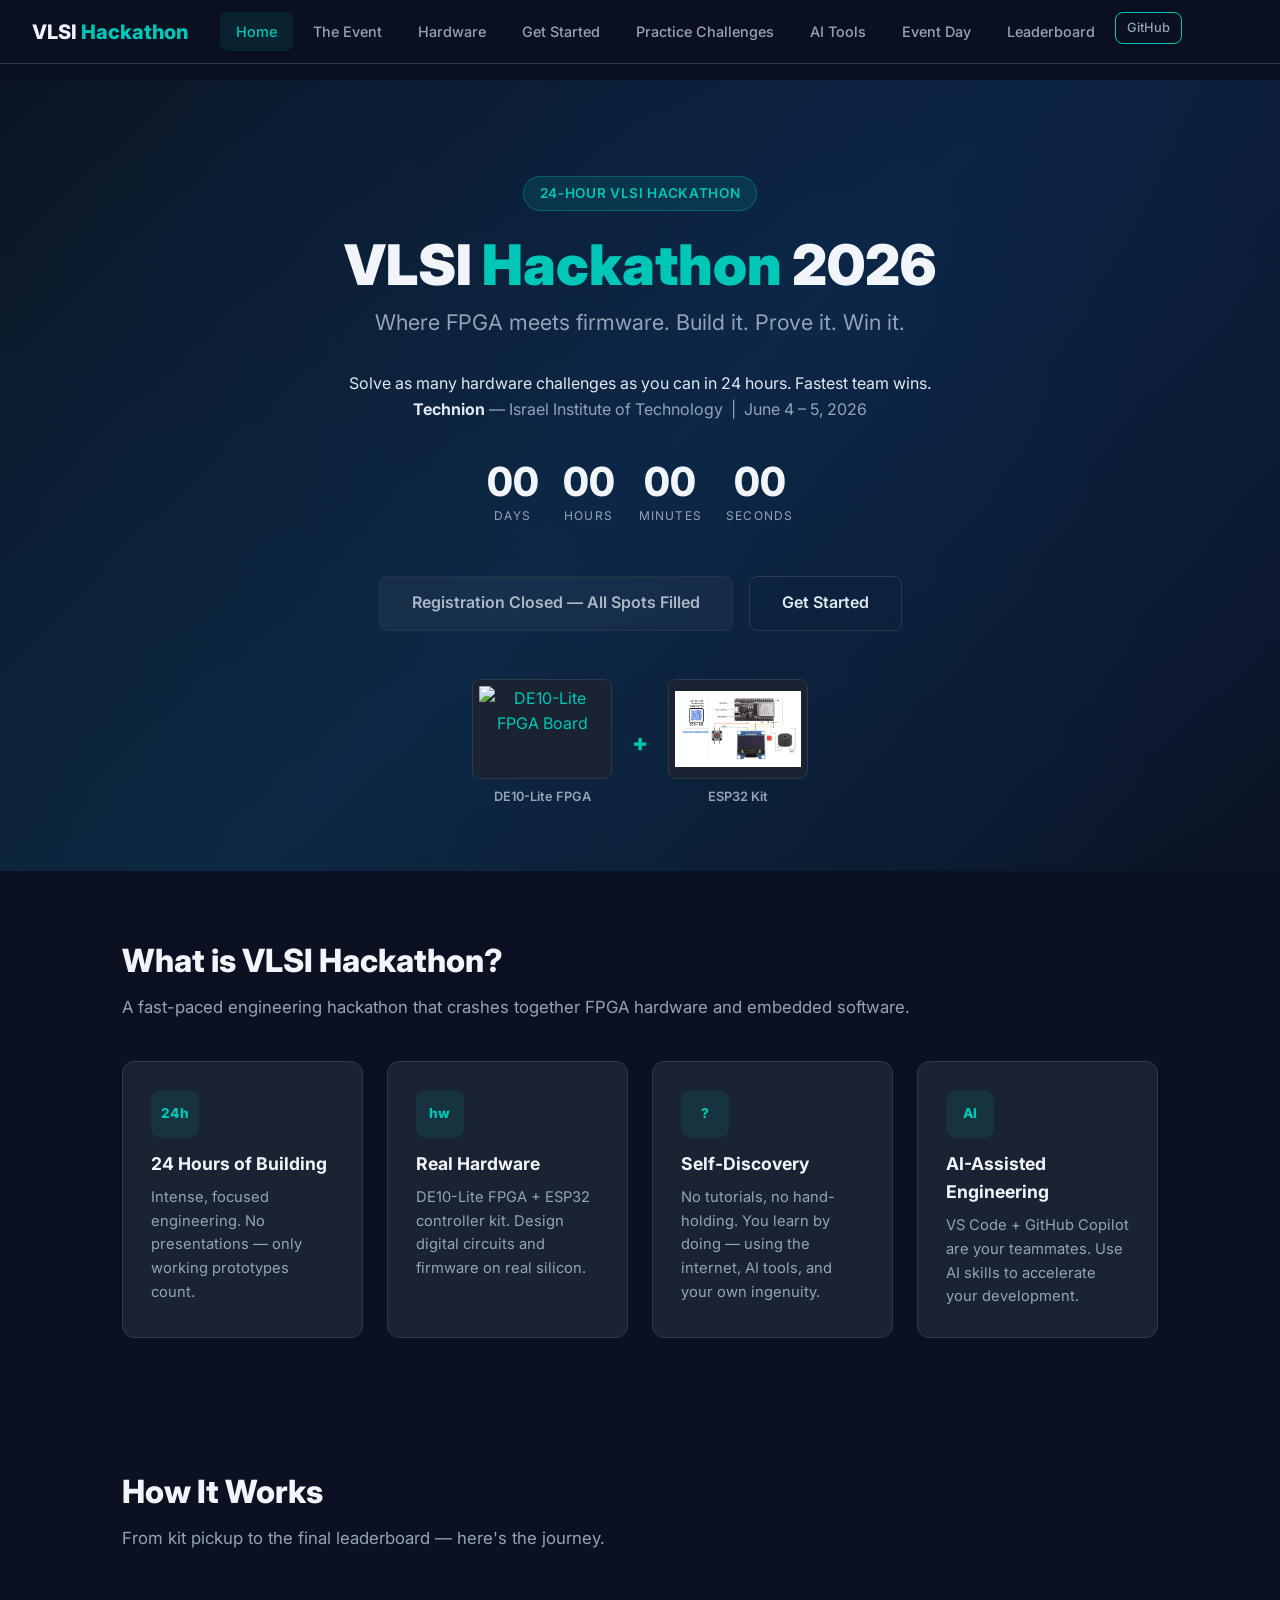
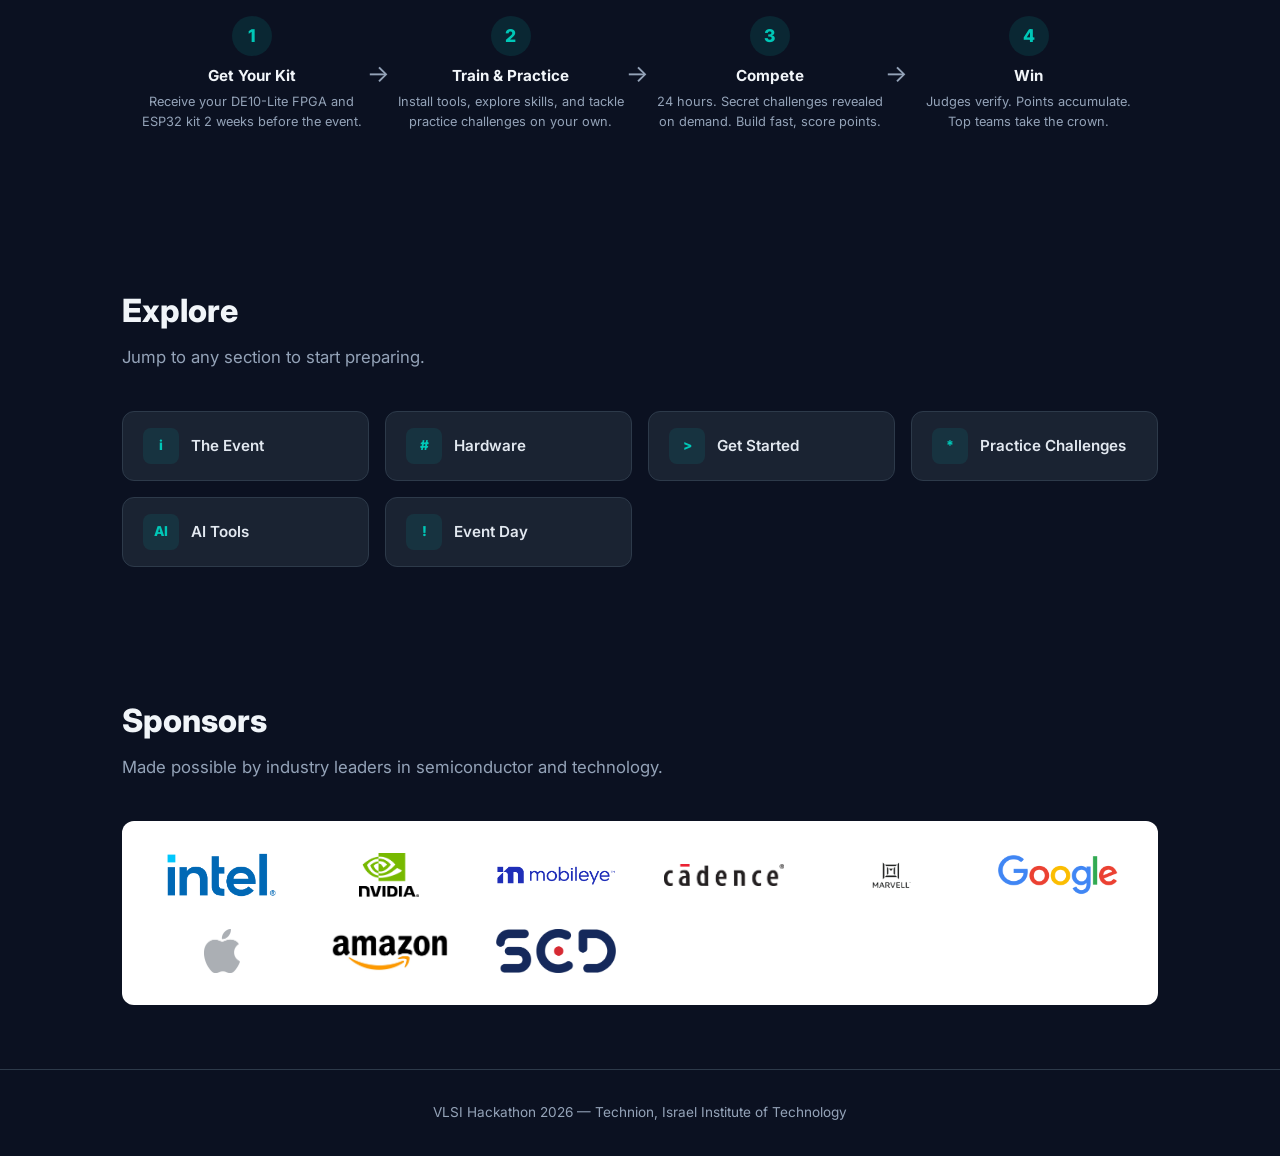
==== commit 2219eb5d: "Rebrand to VLSI Hackathon 2026, add pinmap diagram and sponsors" ====
--- a/index.html
+++ b/index.html
@@ -3,7 +3,7 @@
 <head>
     <meta charset="UTF-8">
     <meta name="viewport" content="width=device-width, initial-scale=1.0">
-    <title>CrashTech VLSI-2026 &mdash; Technion</title>
+    <title>VLSI Hackathon 2026 &mdash; Technion</title>
     <link rel="stylesheet" href="style.css">
     <link rel="preconnect" href="https://fonts.googleapis.com">
     <link href="https://fonts.googleapis.com/css2?family=Inter:wght@400;500;600;700;800;900&display=swap" rel="stylesheet">
@@ -12,7 +12,7 @@
 
 <!-- ============ NAVBAR ============ -->
 <nav class="navbar">
-    <div class="navbar-brand">Crash<span>Tech</span> VLSI</div>
+    <div class="navbar-brand">VLSI <span>Hackathon</span></div>
     <ul class="nav-tabs" id="navTabs">
         <li><a href="#home" class="active" data-page="home">Home</a></li>
         <li><a href="#event" data-page="event">The Event</a></li>
@@ -34,7 +34,7 @@
     <div class="hero">
         <div class="hero-content">
             <div class="hero-badge">24-Hour VLSI Hackathon</div>
-            <h1>Crash<span class="highlight">Tech</span> VLSI-2026</h1>
+            <h1>VLSI <span class="highlight">Hackathon</span> 2026</h1>
             <p class="hero-sub">Where FPGA meets firmware. Build it. Prove it. Win it.</p>
             <p class="hero-tagline">Solve as many hardware challenges as you can in 24 hours. Fastest team wins.</p>
             <p class="hero-location"><strong>Technion</strong> &mdash; Israel Institute of Technology &nbsp;|&nbsp; June 4 &ndash; 5, 2026</p>
@@ -83,7 +83,7 @@
 
     <!-- Philosophy -->
     <div class="section-block">
-        <h2>What is CrashTech?</h2>
+        <h2>What is VLSI Hackathon?</h2>
         <p class="subtitle">A fast-paced engineering hackathon that crashes together FPGA hardware and embedded software.</p>
         <div class="card-grid">
             <div class="card">
@@ -169,8 +169,25 @@
         </div>
     </div>
 
+    <!-- Sponsors -->
+    <div class="section-block">
+        <h2>Sponsors</h2>
+        <p class="subtitle">Made possible by industry leaders in semiconductor and technology.</p>
+        <div style="display: grid; grid-template-columns: repeat(auto-fit, minmax(120px, 1fr)); gap: 2rem; padding: 2rem; align-items: center; justify-items: center; background: #fff; border-radius: 12px;">
+            <img src="images/sponsors/intel.png" alt="Intel" style="max-height: 44px; max-width: 120px; object-fit: contain;">
+            <img src="images/sponsors/nvidia.png" alt="NVIDIA" style="max-height: 44px; max-width: 120px; object-fit: contain;">
+            <img src="images/sponsors/mobileye.png" alt="Mobileye" style="max-height: 44px; max-width: 120px; object-fit: contain;">
+            <img src="images/sponsors/cadence.jpg" alt="Cadence" style="max-height: 44px; max-width: 120px; object-fit: contain;">
+            <img src="images/sponsors/marvell.png" alt="Marvell" style="max-height: 44px; max-width: 120px; object-fit: contain;">
+            <img src="images/sponsors/google.png" alt="Google" style="max-height: 44px; max-width: 120px; object-fit: contain;">
+            <img src="images/sponsors/apple.png" alt="Apple" style="max-height: 44px; max-width: 120px; object-fit: contain;">
+            <img src="images/sponsors/amazon.jpg" alt="Amazon" style="max-height: 44px; max-width: 120px; object-fit: contain;">
+            <img src="images/sponsors/scd.png" alt="SCD" style="max-height: 44px; max-width: 120px; object-fit: contain;">
+        </div>
+    </div>
+
     <footer class="site-footer">
-        CrashTech VLSI-2026 &mdash; Technion, Israel Institute of Technology
+        VLSI Hackathon 2026 &mdash; Technion, Israel Institute of Technology
     </footer>
 </section>
 
@@ -180,7 +197,7 @@
     <!-- Overview -->
     <div class="section-block">
         <h2>The Event</h2>
-        <p class="subtitle">CrashTech VLSI-2026 is a 24-hour chip-design hackathon at the Technion. Teams combine FPGA hardware and ESP32 firmware to solve real engineering challenges &mdash; fast.</p>
+        <p class="subtitle">VLSI Hackathon 2026 is a 24-hour chip-design hackathon at the Technion. Teams combine FPGA hardware and ESP32 firmware to solve real engineering challenges &mdash; fast.</p>
     </div>
 
     <!-- Schedule -->
@@ -237,7 +254,7 @@
     </div>
 
     <footer class="site-footer">
-        CrashTech VLSI-2026 &mdash; Technion, Israel Institute of Technology
+        VLSI Hackathon 2026 &mdash; Technion, Israel Institute of Technology
     </footer>
 </section>
 
@@ -334,6 +351,12 @@
     <div class="section-block">
         <h2>How They Connect</h2>
         <p class="subtitle">The two boards communicate through wired interfaces &mdash; this is the core engineering challenge.</p>
+
+        <!-- Wiring Diagram -->
+        <div style="text-align: center; margin: 2rem 0;">
+            <img src="images/esp32-pinmap.svg" alt="ESP32 to FPGA Wiring Diagram" style="max-width: 100%; height: auto; border-radius: 12px;">
+        </div>
+
         <div class="card-grid">
             <div class="card">
                 <div class="card-icon" data-icon="TX"></div>
@@ -373,7 +396,7 @@
     </div>
 
     <footer class="site-footer">
-        CrashTech VLSI-2026 &mdash; Technion, Israel Institute of Technology
+        VLSI Hackathon 2026 &mdash; Technion, Israel Institute of Technology
     </footer>
 </section>
 
@@ -470,7 +493,7 @@
                 <div class="step-number">6</div>
                 <div class="step-content">
                     <h4>Test Your ESP32 &mdash; OLED + Button + Buzzer</h4>
-                    <p>Create a PlatformIO project that displays "CrashTech" on the OLED, detects button presses, and beeps the buzzer. Build, flash, and verify all three peripherals work.</p>
+                    <p>Create a PlatformIO project that displays "Hello" on the OLED, detects button presses, and beeps the buzzer. Build, flash, and verify all three peripherals work.</p>
                     <div class="step-details">
                         <p class="step-tip">See the complete smoke test code in the <strong>esp32-firmware</strong> skill → "Smoke Test"</p>
                     </div>
@@ -583,7 +606,7 @@
     </div>
 
     <footer class="site-footer">
-        CrashTech VLSI-2026 &mdash; Technion, Israel Institute of Technology
+        VLSI Hackathon 2026 &mdash; Technion, Israel Institute of Technology
     </footer>
 </section>
 
@@ -745,7 +768,7 @@
     </div>
 
     <footer class="site-footer">
-        CrashTech VLSI-2026 &mdash; Technion, Israel Institute of Technology
+        VLSI Hackathon 2026 &mdash; Technion, Israel Institute of Technology
     </footer>
 </section>
 
@@ -755,7 +778,7 @@
     <!-- Header -->
     <div class="section-block">
         <h2>AI Tools</h2>
-        <p class="subtitle">In CrashTech, AI isn't a shortcut &mdash; it's a core tool. You're expected to use it. The best teams will be the ones who learn to work <em>with</em> AI the fastest. Here's your toolkit.</p>
+        <p class="subtitle">In this hackathon, AI isn't a shortcut &mdash; it's a core tool. You're expected to use it. The best teams will be the ones who learn to work <em>with</em> AI the fastest. Here's your toolkit.</p>
 
         <div class="info-box warning">
             <strong>&#x26a0;&#xfe0f; Copilot License Note:</strong> GitHub has recently reduced free Copilot access for student accounts (as of March 2026). We are working with Microsoft to secure full Copilot access for all hackathon participants during the event. Details will be updated here.
@@ -893,7 +916,7 @@
             </div>
         </div>
 
-        <h4 class="ai-skills-available-title">Available Skills for CrashTech</h4>
+        <h4 class="ai-skills-available-title">Available Skills for VLSI Hackathon</h4>
         <div class="card-grid">
             <div class="card">
                 <div class="card-icon" data-icon="FPGA"></div>
@@ -963,12 +986,12 @@
         <div style="max-width: 640px; margin: 0 auto; background: var(--bg-card); border: 1px solid var(--border); border-radius: var(--radius); padding: 2rem;">
             <div style="font-size: 3rem; margin-bottom: 0.5rem;">&#x2731;</div>
             <h3 style="color: var(--accent); margin-bottom: 0.5rem;">AI Is Expected, Not Optional</h3>
-            <p style="color: var(--text-muted);">Using AI tools is not just allowed in CrashTech &mdash; it's encouraged and expected. The challenges are designed to be solved faster with AI assistance. The teams that learn to collaborate with Copilot effectively will have a serious edge. Embrace it.</p>
+            <p style="color: var(--text-muted);">Using AI tools is not just allowed &mdash; it's encouraged and expected. The challenges are designed to be solved faster with AI assistance. The teams that learn to collaborate with Copilot effectively will have a serious edge. Embrace it.</p>
         </div>
     </div>
 
     <footer class="site-footer">
-        CrashTech VLSI-2026 &mdash; Technion, Israel Institute of Technology
+        VLSI Hackathon 2026 &mdash; Technion, Israel Institute of Technology
     </footer>
 </section>
 
@@ -995,7 +1018,7 @@
     <div class="placeholder">
         <div class="placeholder-icon" data-icon="+"></div>
         <h2>Registration Closed</h2>
-        <p>All spots are filled. Thanks for the overwhelming interest &mdash; see you at CrashTech VLSI-2026.</p>
+        <p>All spots are filled. Thanks for the overwhelming interest &mdash; see you at VLSI Hackathon 2026.</p>
     </div>
 </section>
 
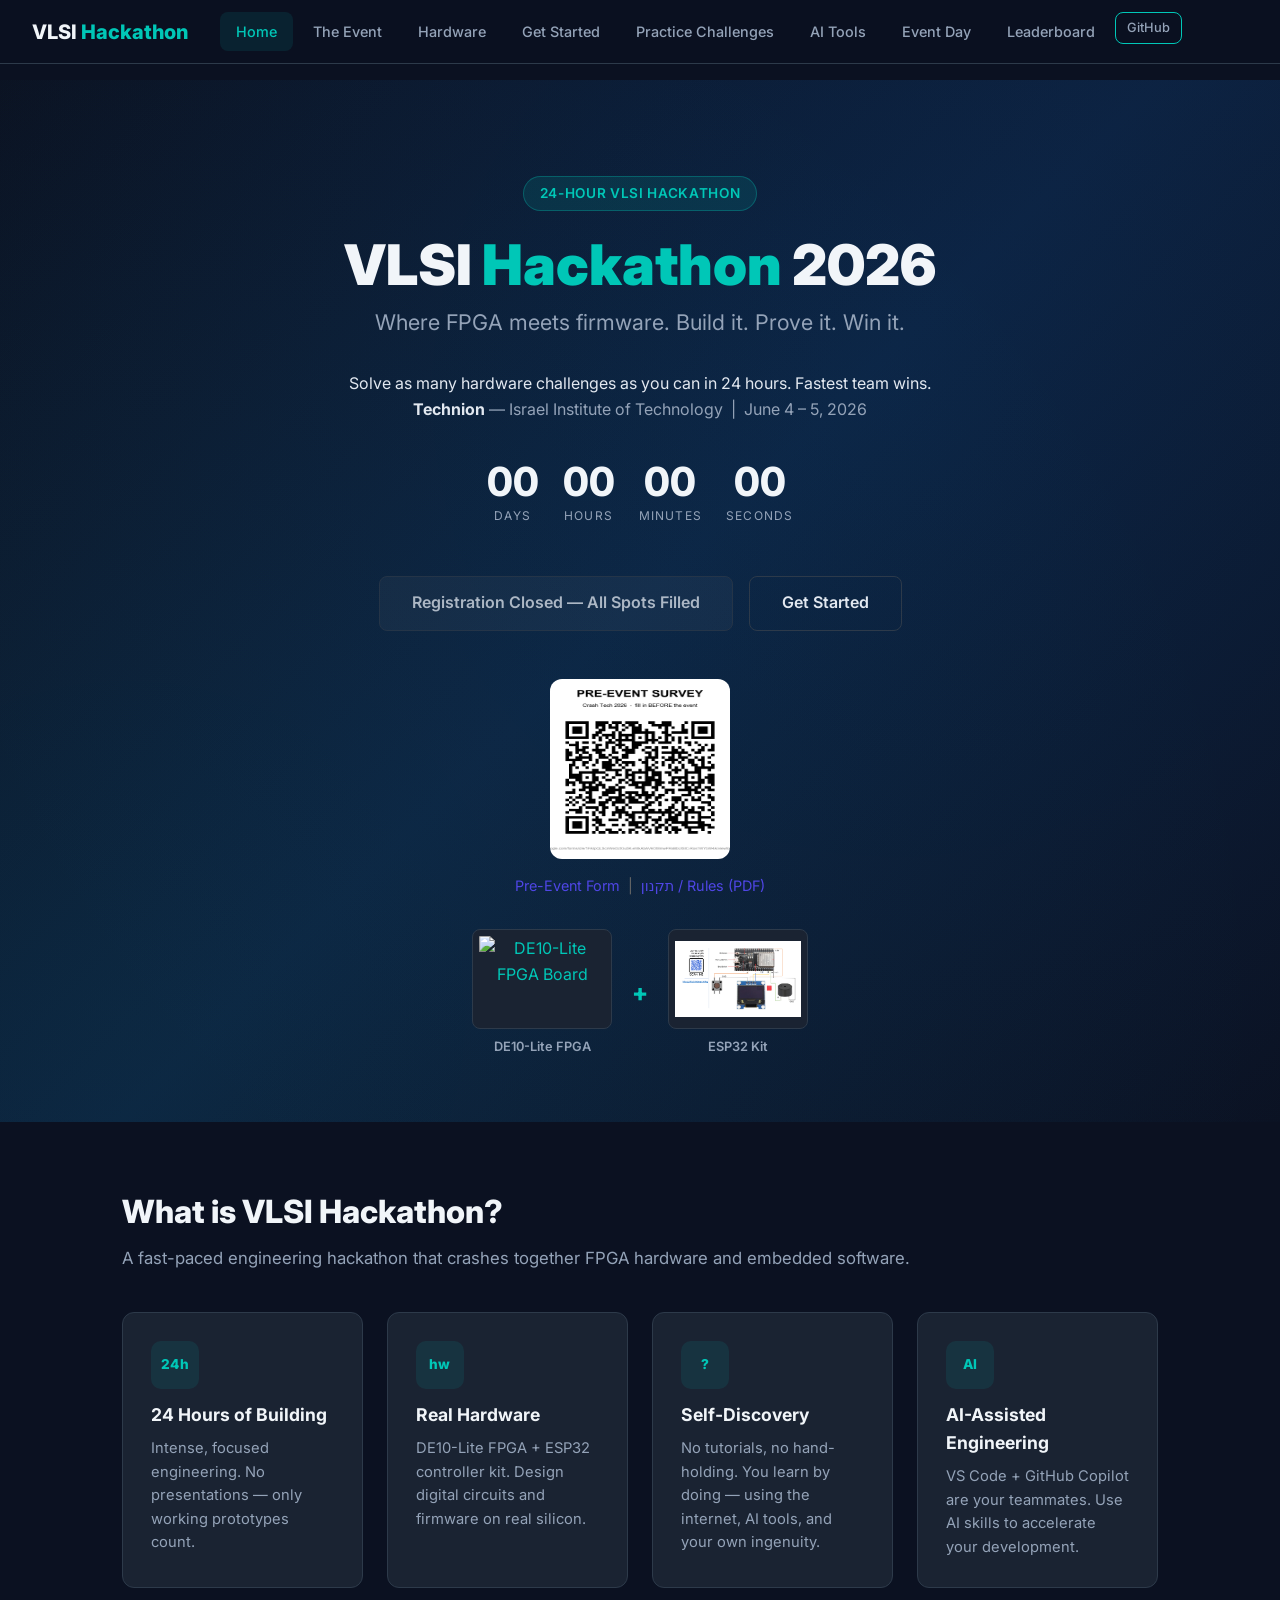
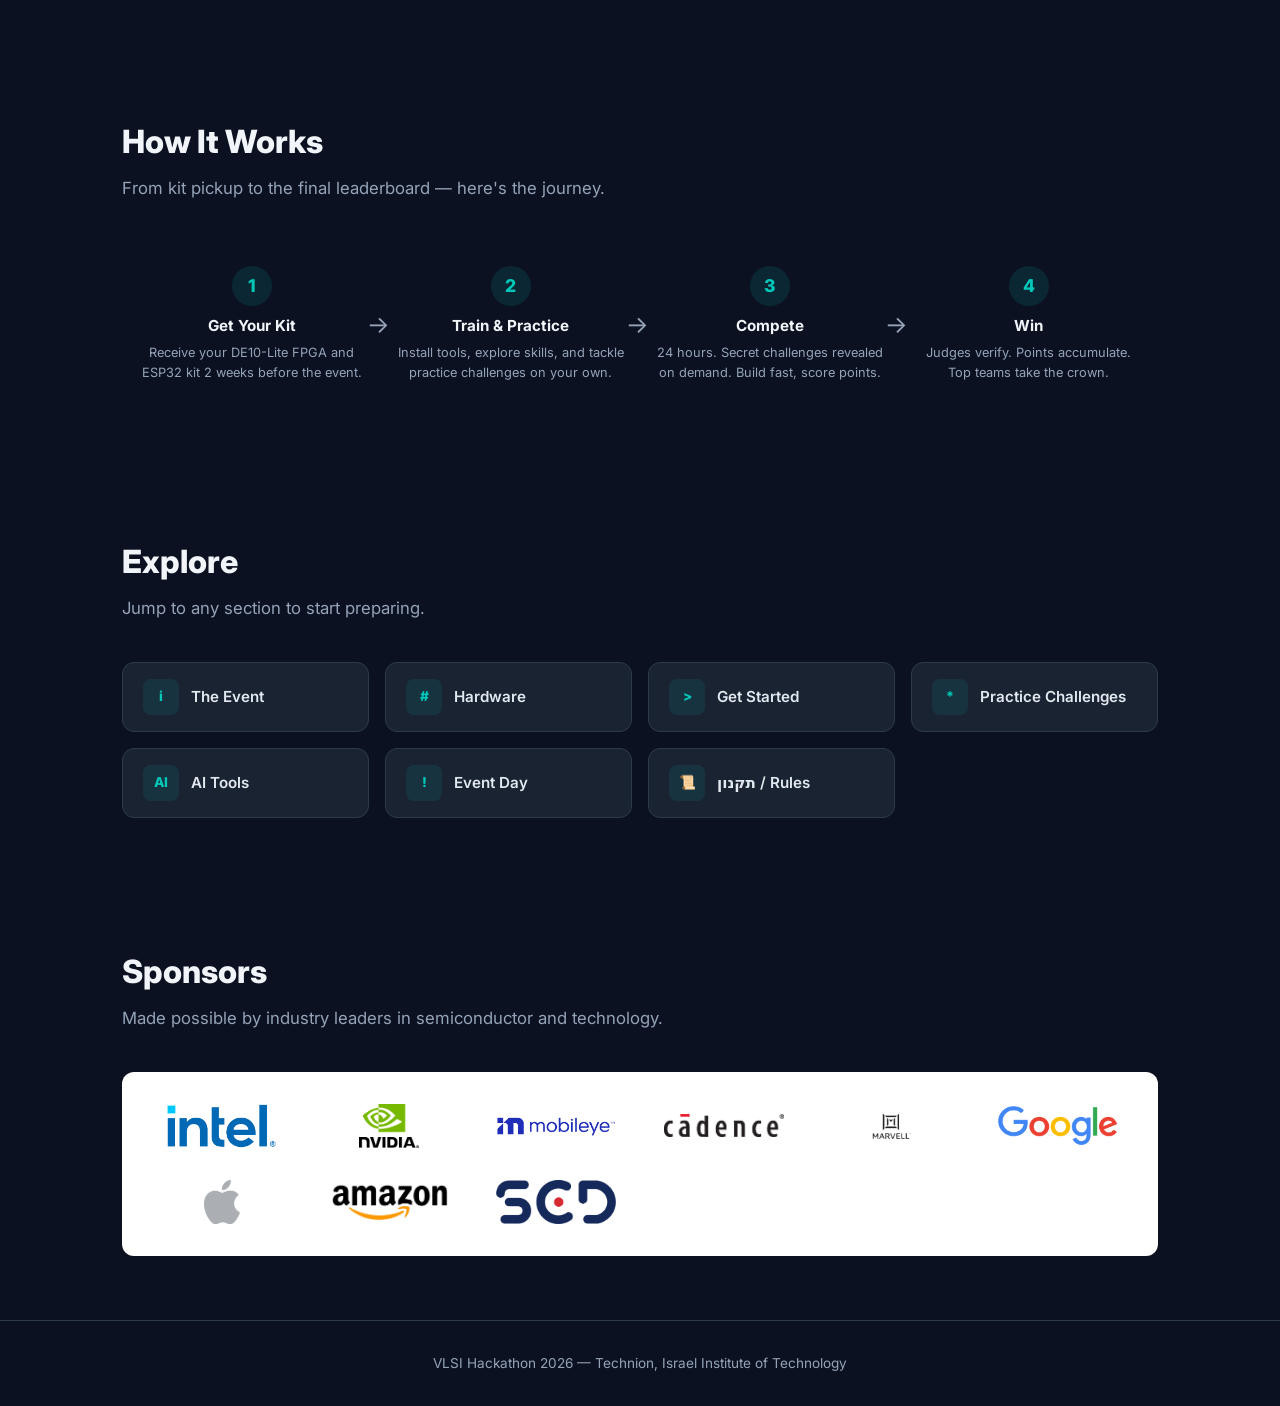
==== commit dc794495: "Add QR code, rules PDF, and reveal script for event day" ====
--- a/index.html
+++ b/index.html
@@ -64,6 +64,18 @@
             <div class="cta-group">
                 <span class="btn btn-primary btn-disabled">Registration Closed &mdash; All Spots Filled</span>
                 <a href="#getstarted" class="btn btn-secondary" data-page="getstarted">Get Started</a>
+            </div>
+
+            <!-- QR Code -->
+            <div style="margin: 2rem auto; text-align: center;">
+                <a href="https://docs.google.com/forms/d/e/1FAIpQLScnWei3ztGu5K-ehtkAbAV6Ot8mwFRsBbUlSlC-Ros1WYbW4A/viewform?usp=dialog" target="_blank" rel="noopener">
+                    <img src="images/crashtech_qr.png" alt="Pre-Event Form QR Code" style="width: 180px; height: 180px; border-radius: 12px;">
+                </a>
+                <p style="margin-top: 0.5rem; font-size: 0.9rem; color: #666;">
+                    <a href="https://docs.google.com/forms/d/e/1FAIpQLScnWei3ztGu5K-ehtkAbAV6Ot8mwFRsBbUlSlC-Ros1WYbW4A/viewform?usp=dialog" target="_blank" rel="noopener" style="color: #4f46e5;">Pre-Event Form</a>
+                    &nbsp;|&nbsp;
+                    <a href="%D7%AA%D7%A7%D7%A0%D7%95%D7%9F%20%D7%94%D7%90%D7%A7%D7%AA%D7%95%D7%9F%20%D7%AA%D7%9B%D7%A0%D7%95%D7%9F%20%D7%A9%D7%91%D7%91%D7%99%D7%9D%202026.pdf" target="_blank" style="color: #4f46e5;">תקנון / Rules (PDF)</a>
+                </p>
             </div>
 
             <!-- Hardware Teaser -->
@@ -166,6 +178,10 @@
                 <span class="quick-link-icon" data-icon="!"></span>
                 <span class="quick-link-label">Event Day</span>
             </a>
+            <a class="quick-link" href="%D7%AA%D7%A7%D7%A0%D7%95%D7%9F%20%D7%94%D7%90%D7%A7%D7%AA%D7%95%D7%9F%20%D7%AA%D7%9B%D7%A0%D7%95%D7%9F%20%D7%A9%D7%91%D7%91%D7%99%D7%9D%202026.pdf" target="_blank">
+                <span class="quick-link-icon" data-icon="&#128220;"></span>
+                <span class="quick-link-label">תקנון / Rules</span>
+            </a>
         </div>
     </div>
 
@@ -207,14 +223,14 @@
         <div class="card-grid">
             <div class="card">
                 <div class="card-icon" data-icon="hw"></div>
-                <h3>FPGA Installation Party</h3>
-                <p><strong>May 13, 12:30 &ndash; 14:30</strong></p>
-                <p>Get your DE10-Lite and ESP32 kit. Install Quartus, PlatformIO, and all development tools &mdash; together, on-site.</p>
+                <h3>FPGA Installation Party ✓</h3>
+                <p><strong>May 13, 12:30 &ndash; 14:30</strong> (completed)</p>
+                <p>Got your DE10-Lite and ESP32 kit. Installed Quartus, PlatformIO, and all development tools on-site.</p>
             </div>
             <div class="card">
                 <div class="card-icon" data-icon="AI"></div>
-                <h3>Hands-on Co-Coding with AI</h3>
-                <p><strong>May 26, 18:00 &ndash; 20:00</strong></p>
+                <h3>Hands-on Co-Coding with AI ✓</h3>
+                <p><strong>May 26, 18:00 &ndash; 20:00</strong> (today!)</p>
                 <p>Live session: learn to use VS Code + GitHub Copilot for HDL and embedded firmware. Practice AI-assisted engineering workflows.</p>
             </div>
             <div class="card">
@@ -387,7 +403,7 @@
         <p class="subtitle">Each team gets the following kit, 2 weeks before the event.</p>
         <div class="kit-checklist">
             <div class="kit-item"> DE10-Lite FPGA board</div>
-            <div class="kit-item"> ESP32 controller kit with LCD</div>
+            <div class="kit-item"> ESP32 controller kit with OLED</div>
             <div class="kit-item"> USB cables for both boards</div>
             <div class="kit-item"> Jumper wires for FPGA ↔ ESP32 connection</div>
             <div class="kit-item"> Breadboard</div>
@@ -517,51 +533,14 @@
                 <div class="step-number">8</div>
                 <div class="step-content">
                     <h4>Try a Practice Challenge</h4>
-                    <p>Head to the <a href="#challenges" data-page="challenges">Practice Challenges</a> tab and take on the Internet Clock, Retro Arcade, or Volt Meter. No solutions provided &mdash; figure it out.</p>
-                </div>
-            </div>
-
-        </div>
-    </div>
-
-    <!-- Skills Downloads -->
-    <div class="section-block">
-        <h3 class="section-heading">Download Skills</h3>
-        <p class="subtitle">Copilot Skills are knowledge packs that supercharge GitHub Copilot for specific tasks. Download and use them in VS Code.</p>
-
-        <div class="card-grid">
-            <div class="card">
-                <div class="card-icon" data-icon="FPGA"></div>
-                <h3>DE10-Lite Board &amp; Build</h3>
-                <p>Board overview, pin mapping, Quartus build flow, programming, simulation, design patterns, IP blocks.</p>
-                <a href="skills/de10lite-board-and-build/SKILL.md" target="_blank" class="card-link">Download Skill →</a>
-            </div>
-            <div class="card">
-                <div class="card-icon" data-icon="VGA"></div>
-                <h3>DE10-Lite VGA Graphics</h3>
-                <p>VGA 640×480 display, sprite engine, text screen, priority compositing, frame sync.</p>
-                <a href="skills/de10lite-vga-graphics/SKILL.md" target="_blank" class="card-link">Download Skill →</a>
-            </div>
-            <div class="card">
-                <div class="card-icon" data-icon="ADC"></div>
-                <h3>DE10-Lite Addon Peripherals</h3>
-                <p>ADC joystick, buttons, wheel potentiometer, LCD screen via Arduino header.</p>
-                <a href="skills/de10lite-addon-peripherals/SKILL.md" target="_blank" class="card-link">Download Skill →</a>
-            </div>
-            <div class="card">
-                <div class="card-icon" data-icon="ESP"></div>
-                <h3>ESP32 Firmware</h3>
-                <p>PlatformIO setup, OLED display, button input, buzzer, WiFi, I2C, build &amp; flash workflow.</p>
-                <a href="skills/esp32-firmware/SKILL.md" target="_blank" class="card-link">Download Skill →</a>
-            </div>
-            <div class="card">
-                <div class="card-icon" data-icon="PCB"></div>
-                <h3>KiCad Board Design</h3>
-                <p>PCB design from schematic to Gerber production files. Bonus skill for custom hardware.</p>
-                <a href="skills/kicad-board-design/SKILL.md" target="_blank" class="card-link">Download Skill →</a>
-            </div>
-        </div>
-    </div>
+                    <p>Head to the <a href="#challenges" data-page="challenges">Practice Challenges</a> tab and try the Internet Clock challenge. No solutions provided &mdash; figure it out.</p>
+                </div>
+            </div>
+
+        </div>
+    </div>
+
+
 
     <!-- External Resources -->
     <div class="section-block">
@@ -616,7 +595,7 @@
     <!-- Header -->
     <div class="section-block">
         <h2>Practice Challenges</h2>
-        <p class="subtitle">Three open challenges to sharpen your skills before the event. No solutions provided &mdash; self-discovery applies here too. Pick one, wire up your boards, and build it.</p>
+        <p class="subtitle">A practice challenge to sharpen your skills before the event. No solutions provided &mdash; self-discovery applies here too. Wire up your boards and build it.</p>
     </div>
 
     <!-- How It Works -->
@@ -683,80 +662,7 @@
         </div>
     </div>
 
-    <!-- Challenge 2: Retro Arcade -->
-    <div class="section-block">
-        <div class="challenge-card">
-            <div class="challenge-header">
-                <div class="challenge-badge badge-hard">Hard</div>
-                <h3 class="challenge-title">Retro Arcade</h3>
-                <p class="challenge-subtitle">FPGA Controls → ESP32 Game Engine &mdash; play on the OLED screen</p>
-            </div>
-            <div class="challenge-body">
-                <p>Create a playable retro-style game that runs on the ESP32 kit's OLED screen, where the game controls (movement, actions) come from the DE10-Lite FPGA's buttons and switches. The FPGA reads the physical inputs and sends control commands to the ESP32, which renders the game.</p>
-
-                <div class="challenge-requirements">
-                    <h4>Requirements</h4>
-                    <ul>
-                        <li>Game runs on the ESP32 kit's OLED screen (any retro game: Pong, Snake, Breakout, Space Invaders, etc.)</li>
-                        <li>Player controls are physically on the FPGA: buttons (KEY[0], KEY[1]), switches, or addon joystick</li>
-                        <li>FPGA reads inputs and transmits control commands to ESP32 over a wired interface</li>
-                        <li>Game must be playable &mdash; responsive controls, visible graphics, win/lose condition</li>
-                        <li>Bonus points for creativity, polish, and fun factor</li>
-                    </ul>
-                </div>
-
-                <div class="challenge-skills">
-                    <h4>What You'll Learn</h4>
-                    <div class="skill-tags">
-                        <span class="skill-tag">FPGA → ESP32 Communication</span>
-                        <span class="skill-tag">Button &amp; Switch Input</span>
-                        <span class="skill-tag">Game Loop &amp; Graphics</span>
-                        <span class="skill-tag">Real-Time Input Handling</span>
-                    </div>
-                </div>
-            </div>
-        </div>
-    </div>
-
-    <!-- Challenge 3: Volt Meter -->
-    <div class="section-block">
-        <div class="challenge-card">
-            <div class="challenge-header">
-                <div class="challenge-badge badge-medium">Medium</div>
-                <h3 class="challenge-title">Volt Meter</h3>
-                <p class="challenge-subtitle">FPGA ADC → ESP32 Display &mdash; measure and show real voltage</p>
-            </div>
-            <div class="challenge-body">
-                <p>Turn your hardware kit into a digital volt meter. The DE10-Lite FPGA uses its onboard ADC to probe an external voltage source (e.g., a battery, a potentiometer divider, or a power supply output). It measures the voltage and sends the reading to the ESP32, which displays the voltage value on its OLED screen.</p>
-
-                <div class="challenge-requirements">
-                    <h4>Requirements</h4>
-                    <ul>
-                        <li>FPGA reads voltage through its onboard ADC (MAX 10 ADC, channels available via GPIO/Arduino header)</li>
-                        <li>Measured voltage is transmitted from FPGA to ESP32 over a wired interface</li>
-                        <li>ESP32 displays the voltage on its OLED screen (e.g., "3.27 V") with at least 2 decimal places</li>
-                        <li>Display updates in real time (at least 2 updates per second)</li>
-                        <li>Measurement range: 0-3.3 V (the ADC reference voltage)</li>
-                    </ul>
-                </div>
-
-                <div class="challenge-safety">
-                    <h4>Safety</h4>
-                    <p>Do <strong>NOT</strong> connect voltages above 3.3 V to the ADC input. Doing so will permanently damage the FPGA.</p>
-                </div>
-
-                <div class="challenge-skills">
-                    <h4>What You'll Learn</h4>
-                    <div class="skill-tags">
-                        <span class="skill-tag">MAX 10 Onboard ADC</span>
-                        <span class="skill-tag">Analog Measurement</span>
-                        <span class="skill-tag">FPGA → ESP32 Data TX</span>
-                        <span class="skill-tag">Formatted Numeric Display</span>
-                    </div>
-                </div>
-            </div>
-        </div>
-    </div>
+
 
     <!-- Self-Discovery Reminder -->
     <div class="section-block" style="text-align: center; padding-bottom: 4rem;">
@@ -780,9 +686,7 @@
         <h2>AI Tools</h2>
         <p class="subtitle">In this hackathon, AI isn't a shortcut &mdash; it's a core tool. You're expected to use it. The best teams will be the ones who learn to work <em>with</em> AI the fastest. Here's your toolkit.</p>
 
-        <div class="info-box warning">
-            <strong>&#x26a0;&#xfe0f; Copilot License Note:</strong> GitHub has recently reduced free Copilot access for student accounts (as of March 2026). We are working with Microsoft to secure full Copilot access for all hackathon participants during the event. Details will be updated here.
-        </div>
+
     </div>
 
     <!-- Why AI -->
@@ -908,75 +812,11 @@
             <div class="ai-skills-how">
                 <h4>How to Use Them</h4>
                 <ol>
-                    <li>Download the <code>SKILL.md</code> file from the links below</li>
+                    <li>Get the <code>SKILL.md</code> file for your topic (provided at the event)</li>
                     <li>Place it in your VS Code workspace (e.g., in a <code>skills/</code> folder or <code>.github/copilot/</code>)</li>
                     <li>Open Copilot Chat and ask questions &mdash; Copilot automatically uses the skill as context</li>
                     <li>Example: "Using the de10lite-board-and-build skill, create a new Quartus project with LED output"</li>
                 </ol>
-            </div>
-        </div>
-
-        <h4 class="ai-skills-available-title">Available Skills for VLSI Hackathon</h4>
-        <div class="card-grid">
-            <div class="card">
-                <div class="card-icon" data-icon="FPGA"></div>
-                <h3>DE10-Lite Board &amp; Build</h3>
-                <p>Board overview, pin mapping, Quartus build flow, programming, simulation, design patterns, IP blocks.</p>
-                <a href="skills/de10lite-board-and-build/SKILL.md" target="_blank" class="card-link">Download Skill →</a>
-            </div>
-            <div class="card">
-                <div class="card-icon" data-icon="VGA"></div>
-                <h3>DE10-Lite VGA Graphics</h3>
-                <p>VGA 640×480 display, sprite engine, text screen, priority compositing, frame sync.</p>
-                <a href="skills/de10lite-vga-graphics/SKILL.md" target="_blank" class="card-link">Download Skill →</a>
-            </div>
-            <div class="card">
-                <div class="card-icon" data-icon="ADC"></div>
-                <h3>DE10-Lite Addon Peripherals</h3>
-                <p>ADC joystick, buttons, wheel potentiometer, LCD screen via Arduino header.</p>
-                <a href="skills/de10lite-addon-peripherals/SKILL.md" target="_blank" class="card-link">Download Skill →</a>
-            </div>
-            <div class="card">
-                <div class="card-icon" data-icon="ESP"></div>
-                <h3>ESP32 Firmware</h3>
-                <p>PlatformIO setup, OLED display, button input, buzzer, WiFi, I2C, build &amp; flash workflow.</p>
-                <a href="skills/esp32-firmware/SKILL.md" target="_blank" class="card-link">Download Skill →</a>
-            </div>
-            <div class="card">
-                <div class="card-icon" data-icon="PCB"></div>
-                <h3>KiCad Board Design</h3>
-                <p>PCB design from schematic to Gerber production files. Bonus skill for custom hardware.</p>
-                <a href="skills/kicad-board-design/SKILL.md" target="_blank" class="card-link">Download Skill →</a>
-            </div>
-        </div>
-    </div>
-
-    <!-- Free Access for Students -->
-    <div class="section-block">
-        <h3 class="section-heading">Free Access for Students</h3>
-        <p class="subtitle">GitHub Copilot is free for verified students. Here's how to get it.</p>
-
-        <div class="steps-list">
-            <div class="step-card">
-                <div class="step-number">1</div>
-                <div class="step-content">
-                    <h4>GitHub Student Developer Pack</h4>
-                    <p>Apply at <a href="https://education.github.com/pack" target="_blank" rel="noopener">education.github.com/pack</a> using your university email. You'll get GitHub Copilot, GitHub Pro, and 50+ other developer tools &mdash; all free.</p>
-                </div>
-            </div>
-            <div class="step-card">
-                <div class="step-number">2</div>
-                <div class="step-content">
-                    <h4>Technion Students &mdash; Check for Credits</h4>
-                    <p>The Technion may offer GitHub or cloud credits through academic programs. Check with your faculty, the CS department, or the Technion IT services for any available student benefits or Azure/GitHub credits.</p>
-                </div>
-            </div>
-            <div class="step-card">
-                <div class="step-number">3</div>
-                <div class="step-content">
-                    <h4>Sign In to VS Code</h4>
-                    <p>Once approved, open VS Code → click the Accounts icon (bottom-left) → Sign in with GitHub. Copilot activates automatically.</p>
-                </div>
             </div>
         </div>
     </div>
@@ -997,11 +837,24 @@
 
 <!-- ============ EVENT DAY ============ -->
 <section class="page-section" id="eventday">
-    <div class="placeholder">
-        <div class="placeholder-icon" data-icon="!"></div>
-        <h2>Event Day</h2>
-        <p>Competition hub &mdash; challenges, scoring, and real-time updates. Active only during the 24-hour event.</p>
-    </div>
+    <div id="eventday-content">
+        <div class="placeholder">
+            <div class="placeholder-icon" data-icon="!"></div>
+            <h2>Event Day</h2>
+            <p>Competition hub &mdash; challenges, scoring, and real-time updates. Active only during the 24-hour event.</p>
+            <p style="margin-top:1rem;opacity:0.7;">Challenges will appear here when the competition begins.</p>
+        </div>
+    </div>
+    <script>
+    (function() {
+        fetch('eventday-challenges.html')
+            .then(function(r) { if (!r.ok) throw new Error(r.status); return r.text(); })
+            .then(function(html) {
+                document.getElementById('eventday-content').innerHTML = html;
+            })
+            .catch(function() { /* file not deployed yet, keep placeholder */ });
+    })();
+    </script>
 </section>
 
 <!-- ============ LEADERBOARD ============ -->
